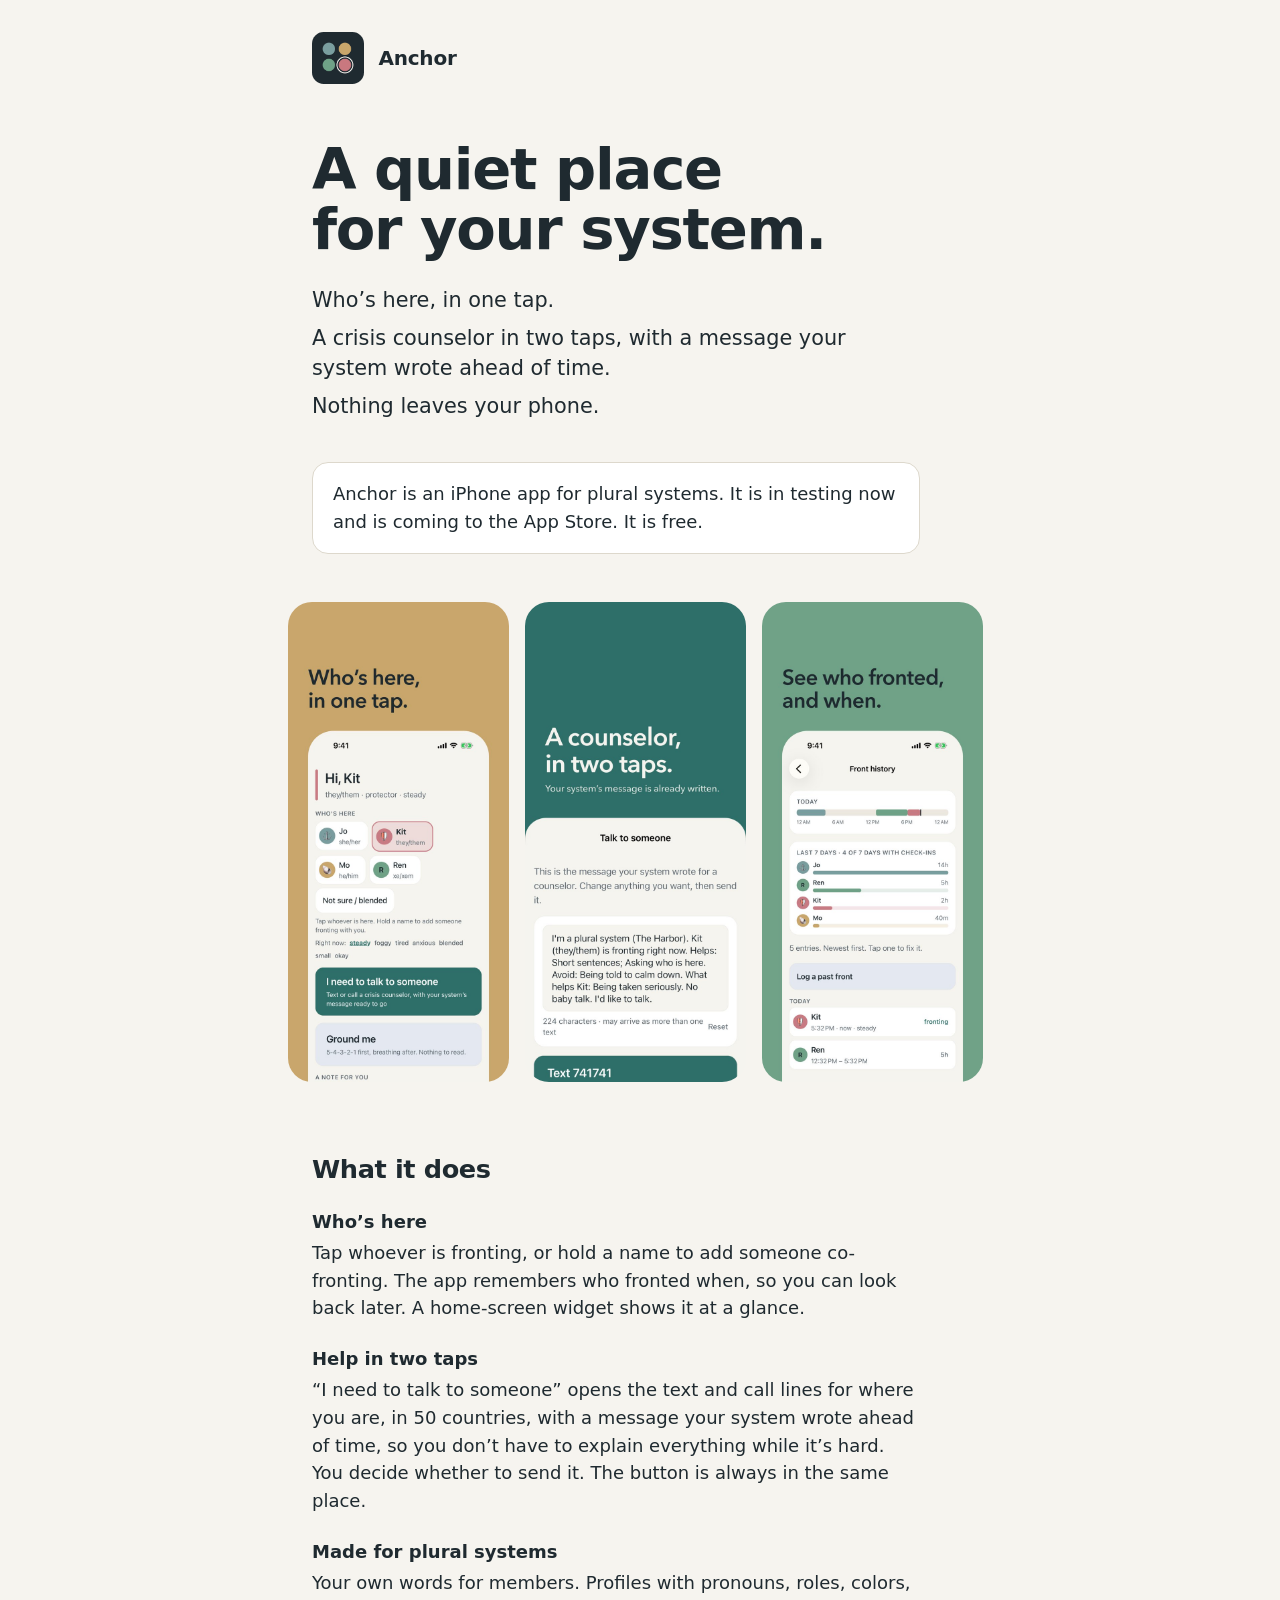
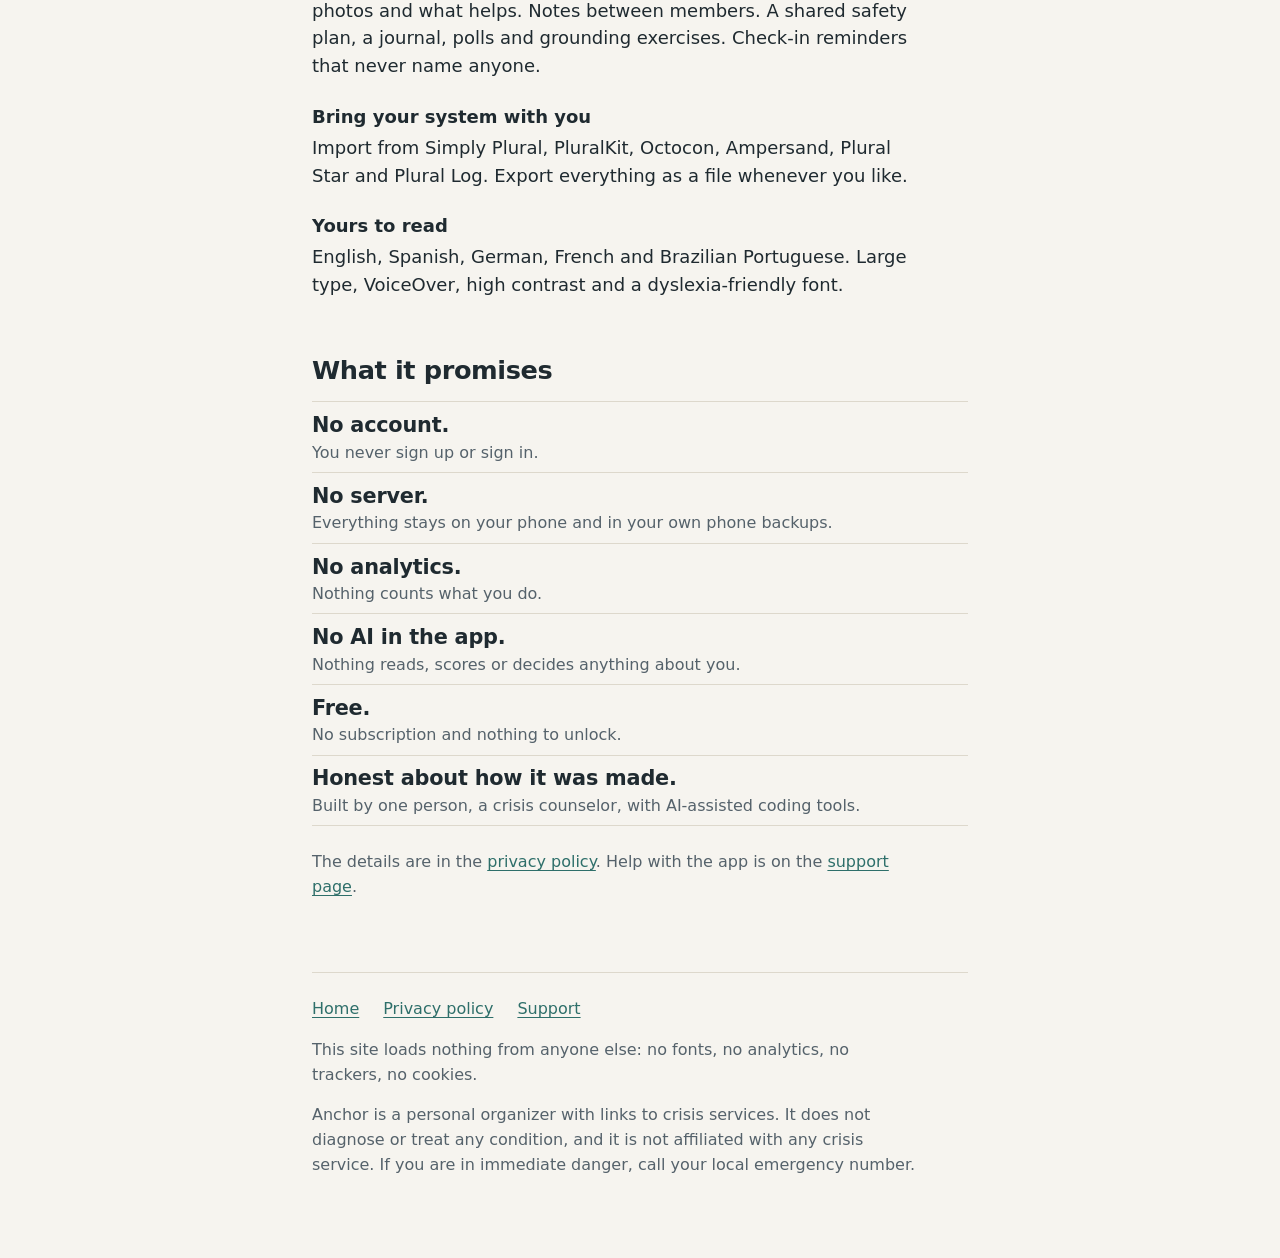
==== index.html @ e36821e7 "Anchor site: home, privacy policy, support Co-Authored-By: Claude Fable 5.2 <noreply@anthropic.com>" ====
<!doctype html>
<html lang="en">
<head>
<meta charset="utf-8">
<meta name="viewport" content="width=device-width, initial-scale=1">
<title>Anchor: a quiet place for your system</title>
<meta name="description" content="A free iPhone app for plural systems. Who’s here in one tap, a crisis counselor in two, and nothing leaves your phone.">
<meta name="theme-color" content="#F6F4EF" media="(prefers-color-scheme: light)">
<meta name="theme-color" content="#141A1E" media="(prefers-color-scheme: dark)">
<link rel="icon" href="favicon.png">
<link rel="apple-touch-icon" href="apple-touch-icon.png">
<link rel="stylesheet" href="style.css">
</head>
<body>
<div class="page">
<header class="site"><img src="img/icon.png" alt="" width="52" height="52"><a href="">Anchor</a></header>
<main>
<h1>A quiet place for your system.</h1>
<div class="lede">
<p>Who’s here, in one tap.</p>
<p>A crisis counselor in two taps, with a message your system wrote ahead of time.</p>
<p>Nothing leaves your phone.</p>
</div>
<div class="status"><p>Anchor is an iPhone app for plural systems. It is in testing now and is coming to the App Store. It is free.</p></div>

<div class="shots" role="group" aria-label="Screens from the app" tabindex="0">
<img src="img/shot-1.jpg" width="660" height="1434" alt="The first screen: four members, Kit marked as here, and a large button that says I need to talk to someone.">
<img src="img/shot-2.jpg" width="660" height="1434" alt="Talk to someone: the message the system wrote for a counselor, ready to send, above a button with a text line’s number.">
<img src="img/shot-3.jpg" width="660" height="1434" loading="lazy" alt="Front history: a timeline of today and how long each member fronted this week.">
<img src="img/shot-4.jpg" width="660" height="1434" loading="lazy" alt="The safety plan: signs the system is struggling and things that help.">
<img src="img/shot-5.jpg" width="660" height="1434" loading="lazy" alt="Settings: the region for crisis lines, five languages, and the system’s own word for its members.">
<img src="img/shot-6.jpg" width="660" height="1434" loading="lazy" alt="The first screen in dark mode.">
</div>

<h2>What it does</h2>
<dl class="does">
<dt>Who’s here</dt>
<dd>Tap whoever is fronting, or hold a name to add someone co-fronting. The app remembers who fronted when, so you can look back later. A home-screen widget shows it at a glance.</dd>
<dt>Help in two taps</dt>
<dd>“I need to talk to someone” opens the text and call lines for where you are, in 50 countries, with a message your system wrote ahead of time, so you don’t have to explain everything while it’s hard. You decide whether to send it. The button is always in the same place.</dd>
<dt>Made for plural systems</dt>
<dd>Your own words for members. Profiles with pronouns, roles, colors, photos and what helps. Notes between members. A shared safety plan, a journal, polls and grounding exercises. Check-in reminders that never name anyone.</dd>
<dt>Bring your system with you</dt>
<dd>Import from Simply Plural, PluralKit, Octocon, Ampersand, Plural Star and Plural Log. Export everything as a file whenever you like.</dd>
<dt>Yours to read</dt>
<dd>English, Spanish, German, French and Brazilian Portuguese. Large type, VoiceOver, high contrast and a dyslexia-friendly font.</dd>
</dl>

<h2>What it promises</h2>
<ul class="trust">
<li>No account.<span>You never sign up or sign in.</span></li>
<li>No server.<span>Everything stays on your phone and in your own phone backups.</span></li>
<li>No analytics.<span>Nothing counts what you do.</span></li>
<li>No AI in the app.<span>Nothing reads, scores or decides anything about you.</span></li>
<li>Free.<span>No subscription and nothing to unlock.</span></li>
<li>Honest about how it was made.<span>Built by one person, a crisis counselor, with AI-assisted coding tools.</span></li>
</ul>
<p class="note" style="margin-top:1.5rem">The details are in the <a href="privacy/">privacy policy</a>. Help with the app is on the <a href="support/">support page</a>.</p>

</main>
<footer>
<nav aria-label="Site"><a href="">Home</a><a href="privacy/">Privacy policy</a><a href="support/">Support</a></nav>
<p>This site loads nothing from anyone else: no fonts, no analytics, no trackers, no cookies.</p>
<p>Anchor is a personal organizer with links to crisis services. It does not diagnose or treat any condition, and it is not affiliated with any crisis service. If you are in immediate danger, call your local emergency number.</p>
</footer>
</div>
</body>
</html>
---- style.css ----
/* Anchor's site. One column, the app's own palette, no scripts, no third-party requests. See DESIGN.md. */
:root {
  --ground: #F6F4EF; --ink: #1F2A30; --muted: #55626B; --line: #DDD8CC; --surface: #FFFFFF;
  --teal: #2E6F6A; --on-teal: #F6F4EF;
  --sand: #C9A66B; --rose: #C9787F; --sage: #6FA287; --tealgray: #7A9E9F;
  color-scheme: light dark;
}
@media (prefers-color-scheme: dark) {
  :root { --ground: #141A1E; --ink: #ECEFF1; --muted: #A9B4BB; --line: #2A353D; --surface: #1C242A; --teal: #7FC3BC; --on-teal: #10201F; }
}
* { box-sizing: border-box; }
html { -webkit-text-size-adjust: 100%; }
body {
  margin: 0; background: var(--ground); color: var(--ink);
  font-family: "Avenir Next", Avenir, "Segoe UI", system-ui, sans-serif;
  font-size: 1.125rem; line-height: 1.55; -webkit-font-smoothing: antialiased;
}
.page { max-width: 44rem; margin: 0 auto; padding: 2rem 1.5rem 4rem; }
header.site { display: flex; align-items: center; gap: 0.9rem; margin-bottom: 3.5rem; }
header.site img { width: 3.25rem; height: 3.25rem; border-radius: 22.37%; display: block; }
header.site a { color: inherit; text-decoration: none; font-weight: 600; font-size: 1.25rem; letter-spacing: -0.01em; }
h1 { font-weight: 600; font-size: clamp(2.4rem, 8vw, 3.6rem); line-height: 1.05; letter-spacing: -0.022em; margin: 0 0 1.5rem; text-wrap: balance; }
h2 { font-weight: 600; font-size: 1.6rem; line-height: 1.2; letter-spacing: -0.015em; margin: 3.5rem 0 1rem; }
h3 { font-weight: 600; font-size: 1.125rem; margin: 2rem 0 0.4rem; }
p { margin: 0 0 1rem; max-width: 38rem; }
.lede { font-size: 1.3rem; line-height: 1.45; }
.lede p { margin-bottom: 0.5rem; }
a { color: var(--teal); text-underline-offset: 0.18em; }
a:focus-visible { outline: 3px solid var(--teal); outline-offset: 3px; border-radius: 4px; }
.note { color: var(--muted); font-size: 1rem; }
.shots { display: flex; gap: 1rem; overflow-x: auto; margin: 3rem -1.5rem 0; padding: 0 1.5rem 1rem; scroll-snap-type: x proximity; }
.shots img { height: 30rem; width: auto; aspect-ratio: 660 / 1434; border-radius: 1.5rem; flex: none; scroll-snap-align: start; display: block; }
dl.does { margin: 0; }
dl.does dt { font-weight: 600; margin-top: 1.4rem; }
dl.does dd { margin: 0.2rem 0 0; max-width: 38rem; }
ul.trust { list-style: none; padding: 0; margin: 0; font-size: 1.3rem; line-height: 1.35; font-weight: 600; letter-spacing: -0.01em; }
ul.trust li { padding: 0.55rem 0; border-top: 1px solid var(--line); }
ul.trust li:last-child { border-bottom: 1px solid var(--line); }
ul.trust span { display: block; font-weight: 400; font-size: 1rem; color: var(--muted); letter-spacing: 0; margin-top: 0.15rem; }
ul.plain { padding-left: 1.2rem; max-width: 38rem; }
ul.plain li { margin-bottom: 0.5rem; }
.status { background: var(--surface); border: 1px solid var(--line); border-radius: 1rem; padding: 1.1rem 1.25rem; margin: 2.5rem 0 0; max-width: 38rem; }
.status p { margin: 0; }
footer { margin-top: 4.5rem; padding-top: 1.5rem; border-top: 1px solid var(--line); color: var(--muted); font-size: 1rem; }
footer nav { display: flex; flex-wrap: wrap; gap: 0.4rem 1.5rem; margin-bottom: 1rem; }
footer p { max-width: 38rem; }
@media (prefers-reduced-motion: no-preference) { .shots { scroll-behavior: smooth; } }
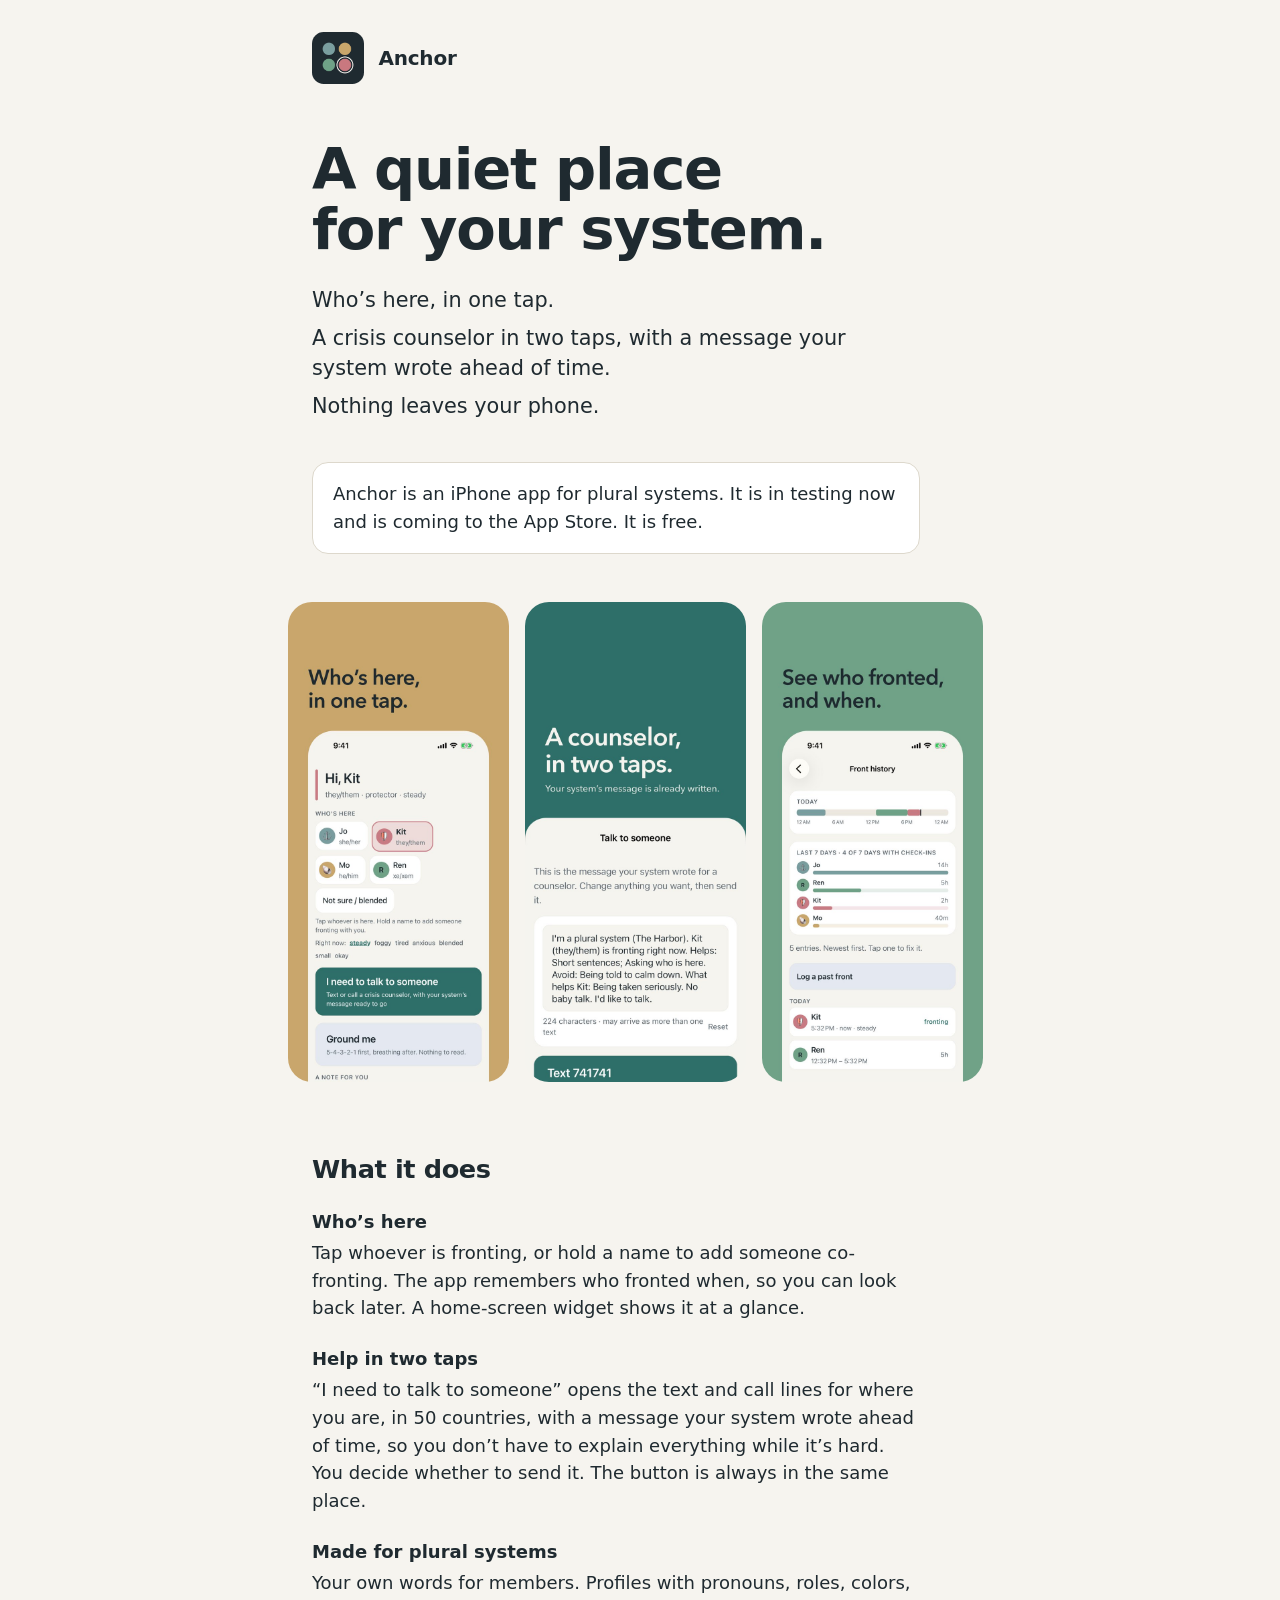
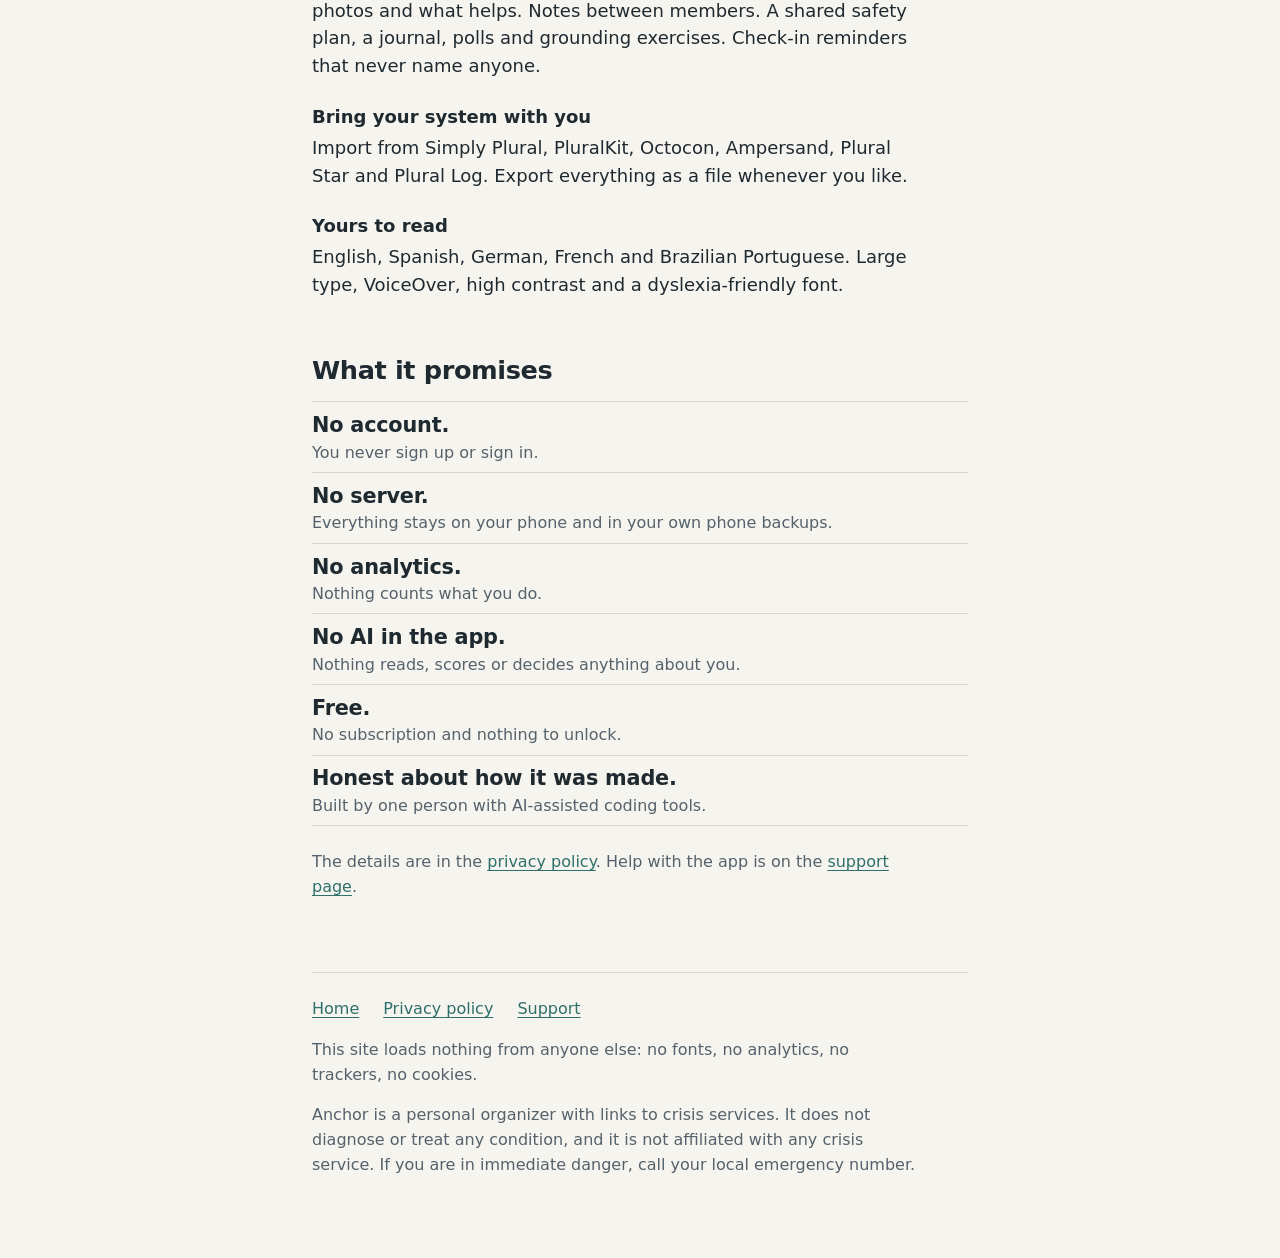
==== commit 632d666d: "Trust line matches the app's own wording Co-Authored-By: Claude Fable 5.2 <noreply@anthropic.com>" ====
--- a/index.html
+++ b/index.html
@@ -53,7 +53,7 @@
 <li>No analytics.<span>Nothing counts what you do.</span></li>
 <li>No AI in the app.<span>Nothing reads, scores or decides anything about you.</span></li>
 <li>Free.<span>No subscription and nothing to unlock.</span></li>
-<li>Honest about how it was made.<span>Built by one person, a crisis counselor, with AI-assisted coding tools.</span></li>
+<li>Honest about how it was made.<span>Built by one person with AI-assisted coding tools.</span></li>
 </ul>
 <p class="note" style="margin-top:1.5rem">The details are in the <a href="privacy/">privacy policy</a>. Help with the app is on the <a href="support/">support page</a>.</p>
 
--- a/style.css
+++ b/style.css
@@ -2,7 +2,7 @@
 :root {
   --ground: #F6F4EF; --ink: #1F2A30; --muted: #55626B; --line: #DDD8CC; --surface: #FFFFFF;
   --teal: #2E6F6A; --on-teal: #F6F4EF;
-  --sand: #C9A66B; --rose: #C9787F; --sage: #6FA287; --tealgray: #7A9E9F;
+  --sand: #C9A66B; --rose: #C97B84; --sage: #6FA287; --tealgray: #7A9E9F;
   color-scheme: light dark;
 }
 @media (prefers-color-scheme: dark) {
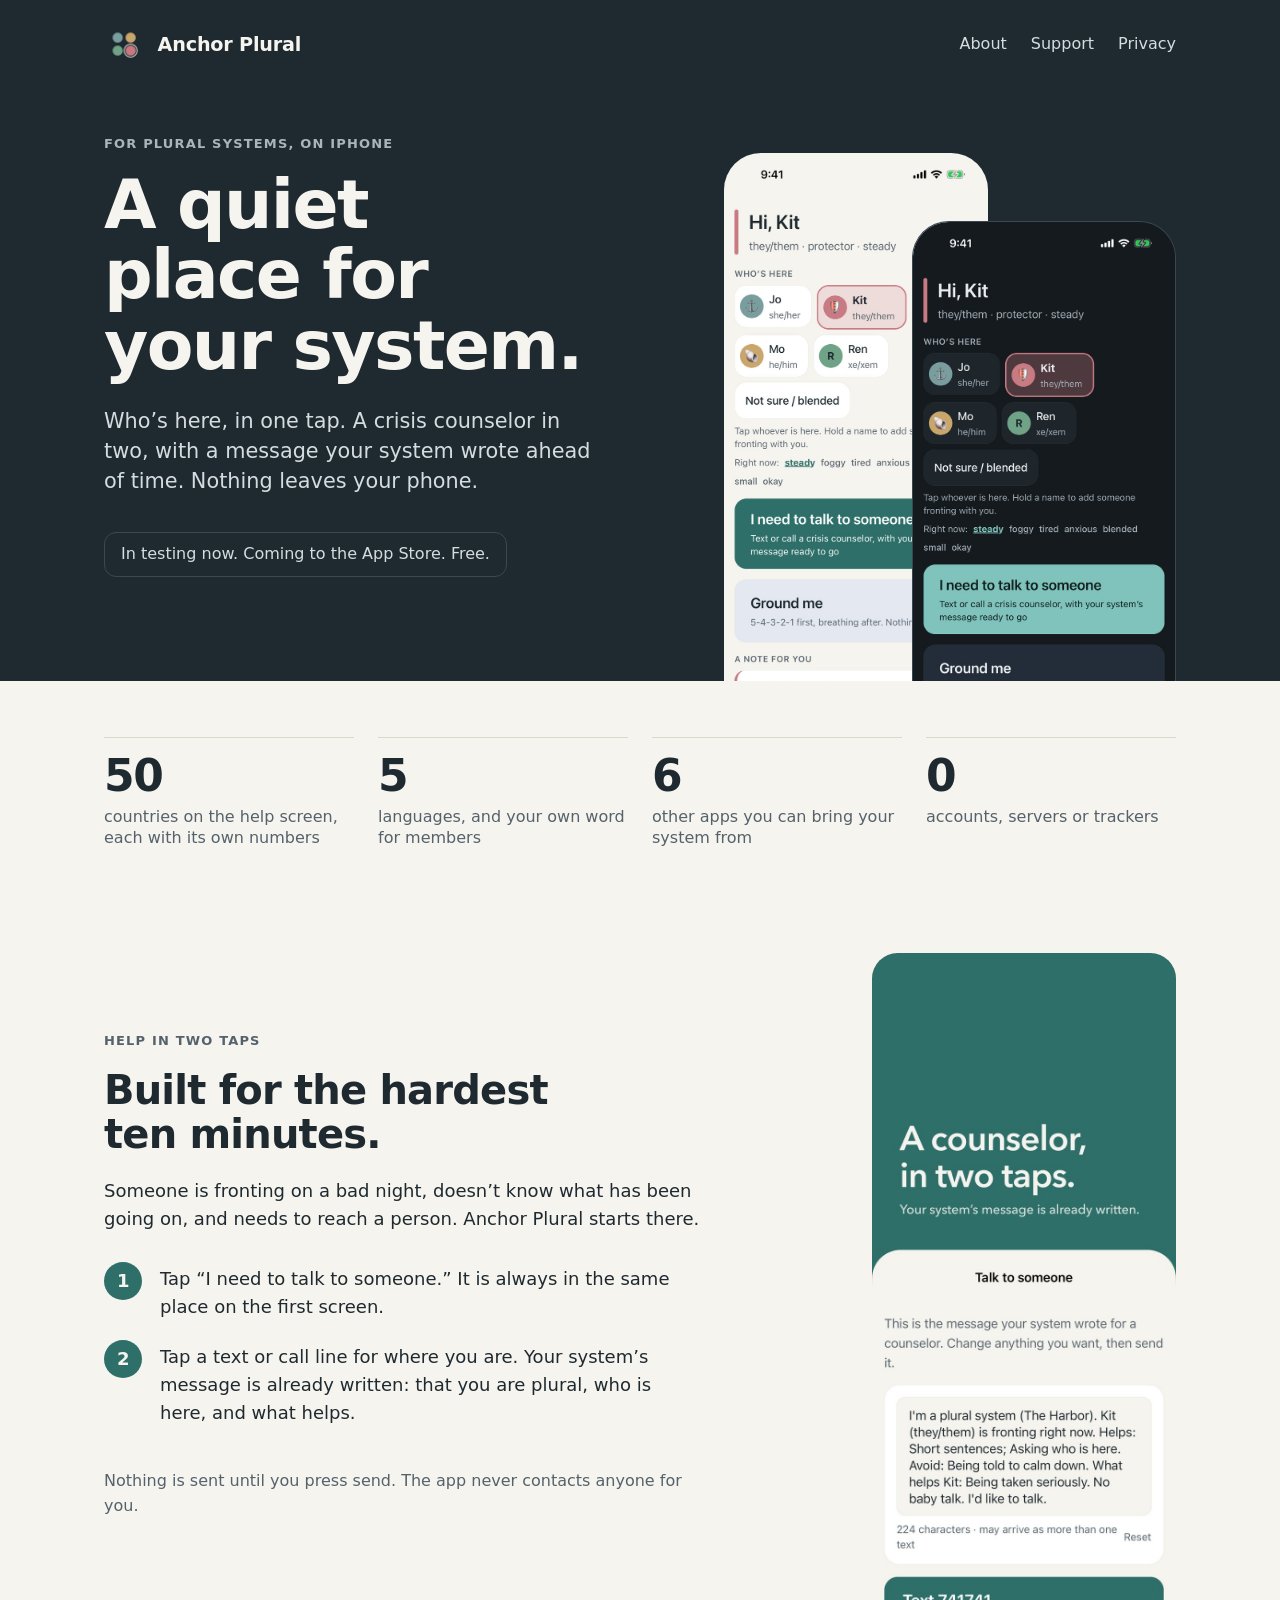
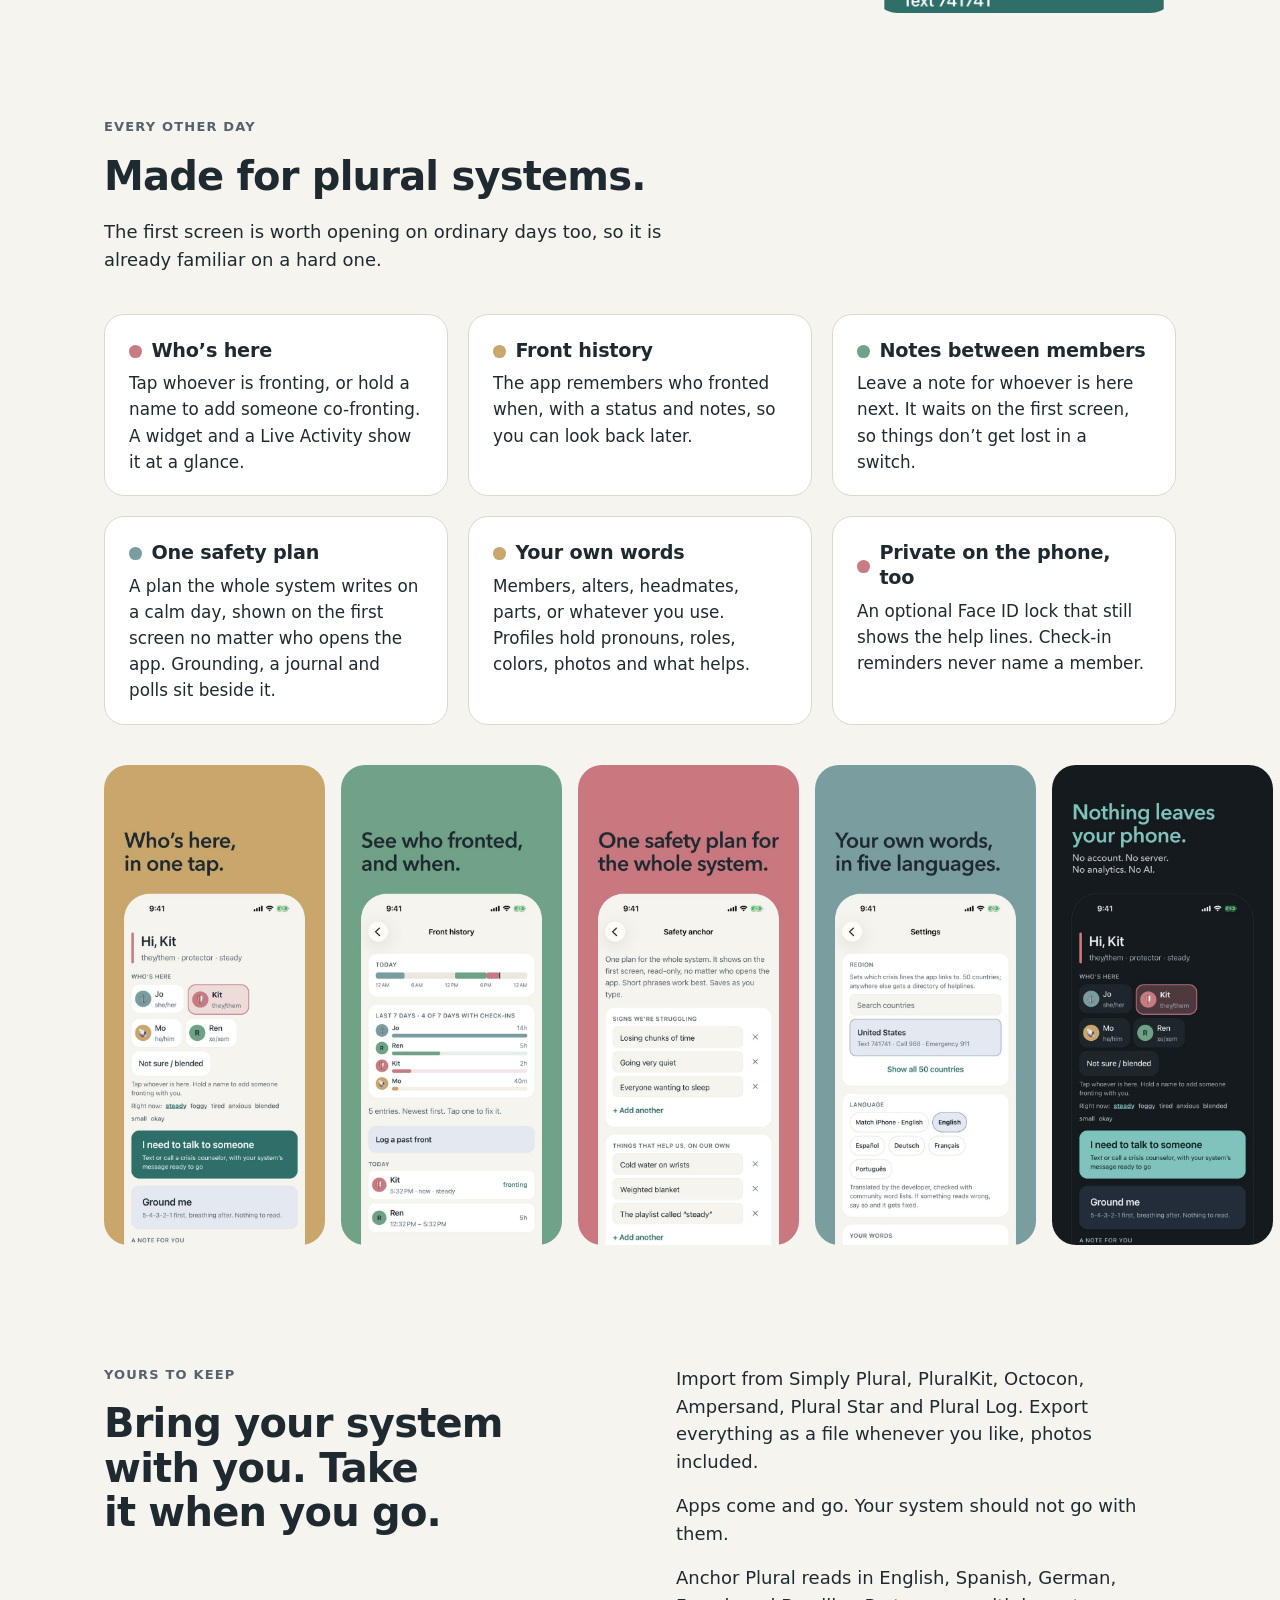
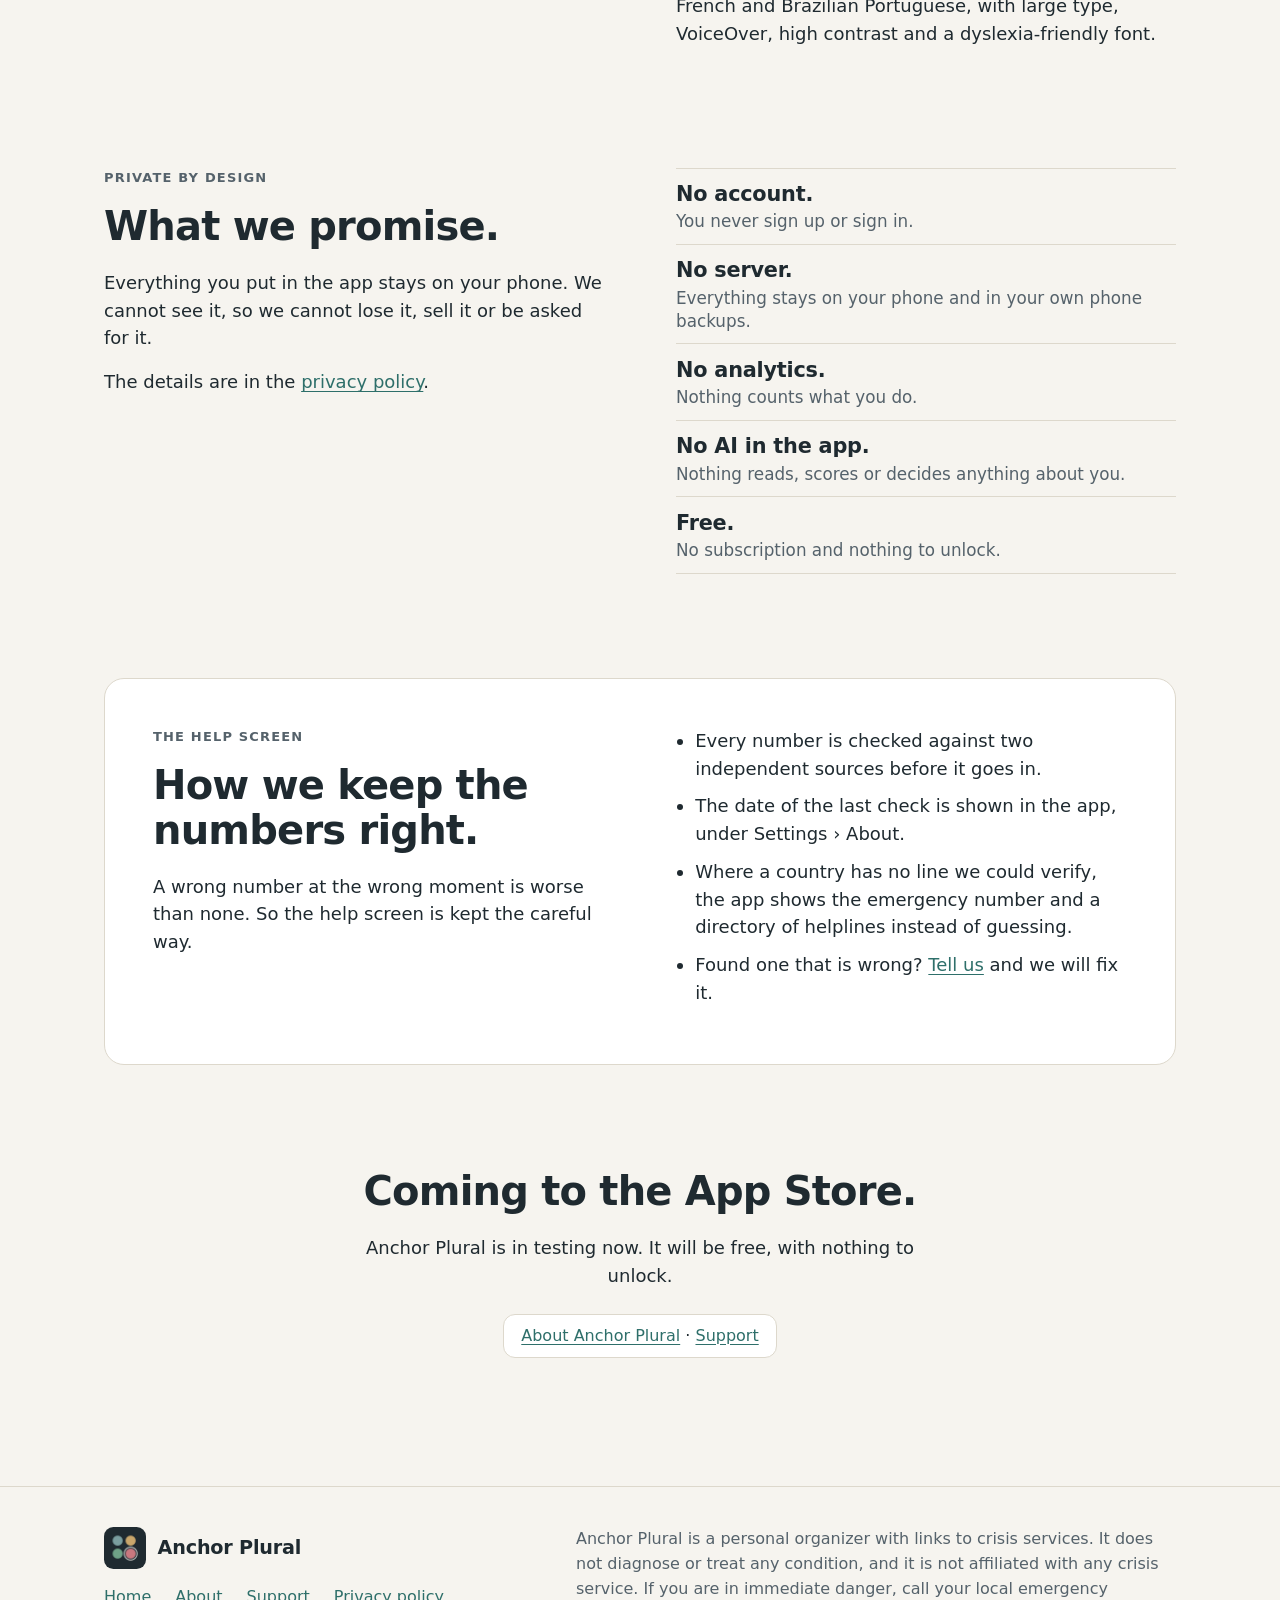
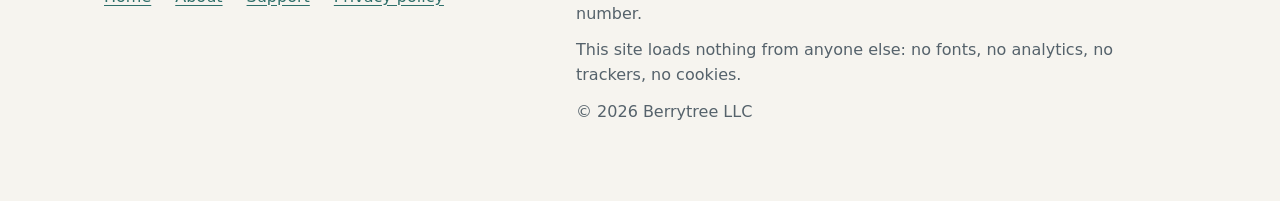
==== commit 1af391a4: "A full home page and an About page The home page gains a proper opening, the help path in two steps," ====
--- a/index.html
+++ b/index.html
@@ -3,8 +3,11 @@
 <head>
 <meta charset="utf-8">
 <meta name="viewport" content="width=device-width, initial-scale=1">
-<title>Anchor: a quiet place for your system</title>
+<title>Anchor Plural: a quiet place for your system</title>
 <meta name="description" content="A free iPhone app for plural systems. Who’s here in one tap, a crisis counselor in two, and nothing leaves your phone.">
+<meta property="og:title" content="Anchor Plural: a quiet place for your system">
+<meta property="og:description" content="A free iPhone app for plural systems. Who’s here in one tap, a crisis counselor in two, and nothing leaves your phone.">
+<meta property="og:type" content="website">
 <meta name="theme-color" content="#F6F4EF" media="(prefers-color-scheme: light)">
 <meta name="theme-color" content="#141A1E" media="(prefers-color-scheme: dark)">
 <link rel="icon" href="favicon.png">
@@ -12,57 +15,144 @@
 <link rel="stylesheet" href="style.css">
 </head>
 <body>
-<div class="page">
-<header class="site"><img src="img/icon.png" alt="" width="52" height="52"><a href="">Anchor</a></header>
-<main>
+<a class="skip" href="#main">Skip to the page</a>
+<div class="band">
+<div class="wrap">
+<header class="site"><a class="brand" href="./"><img src="img/icon.png" alt="" width="42" height="42">Anchor Plural</a><nav aria-label="Site"><a href="about/">About</a><a href="support/">Support</a><a href="privacy/">Privacy</a></nav></header>
+<div class="hero">
+<div class="hero-text">
+<p class="eyebrow">For plural systems, on iPhone</p>
 <h1>A quiet place for your system.</h1>
-<div class="lede">
-<p>Who’s here, in one tap.</p>
-<p>A crisis counselor in two taps, with a message your system wrote ahead of time.</p>
-<p>Nothing leaves your phone.</p>
+<p class="lede">Who’s here, in one tap. A crisis counselor in two, with a message your system wrote ahead of time. Nothing leaves your phone.</p>
+<p class="pill">In testing now. Coming to the App Store. Free.</p>
 </div>
-<div class="status"><p>Anchor is an iPhone app for plural systems. It is in testing now and is coming to the App Store. It is free.</p></div>
+<div class="screens" role="img" aria-label="The app’s first screen in light and in dark: four members, Kit marked as here, and a large button that says I need to talk to someone.">
+<img class="light" src="img/screen-light.jpg" width="660" height="1435" alt="">
+<img class="dark" src="img/screen-dark.jpg" width="660" height="1435" alt="">
+</div>
+</div>
+</div>
+</div>
 
+<main id="main">
+<div class="wrap">
+<ul class="facts">
+<li><strong>50</strong><span>countries on the help screen, each with its own numbers</span></li>
+<li><strong>5</strong><span>languages, and your own word for members</span></li>
+<li><strong>6</strong><span>other apps you can bring your system from</span></li>
+<li><strong>0</strong><span>accounts, servers or trackers</span></li>
+</ul>
+</div>
+
+<section>
+<div class="wrap split">
+<div>
+<p class="eyebrow">Help in two taps</p>
+<h2>Built for the hardest ten minutes.</h2>
+<p class="measure">Someone is fronting on a bad night, doesn’t know what has been going on, and needs to reach a person. Anchor Plural starts there.</p>
+<ol class="steps">
+<li>Tap “I need to talk to someone.” It is always in the same place on the first screen.</li>
+<li>Tap a text or call line for where you are. Your system’s message is already written: that you are plural, who is here, and what helps.</li>
+</ol>
+<p class="note measure">Nothing is sent until you press send. The app never contacts anyone for you.</p>
+</div>
+<img src="img/shot-2.jpg" width="660" height="1434" loading="lazy" alt="Talk to someone: the message the system wrote for a counselor, ready to send, above a button with a text line’s number.">
+</div>
+</section>
+
+<section>
+<div class="wrap">
+<p class="eyebrow">Every other day</p>
+<h2>Made for plural systems.</h2>
+<p class="measure">The first screen is worth opening on ordinary days too, so it is already familiar on a hard one.</p>
+<ul class="cards">
+<li><h3 style="--dot: var(--rose)">Who’s here</h3><p>Tap whoever is fronting, or hold a name to add someone co-fronting. A widget and a Live Activity show it at a glance.</p></li>
+<li><h3 style="--dot: var(--sand)">Front history</h3><p>The app remembers who fronted when, with a status and notes, so you can look back later.</p></li>
+<li><h3 style="--dot: var(--sage)">Notes between members</h3><p>Leave a note for whoever is here next. It waits on the first screen, so things don’t get lost in a switch.</p></li>
+<li><h3 style="--dot: var(--tealgray)">One safety plan</h3><p>A plan the whole system writes on a calm day, shown on the first screen no matter who opens the app. Grounding, a journal and polls sit beside it.</p></li>
+<li><h3 style="--dot: var(--sand)">Your own words</h3><p>Members, alters, headmates, parts, or whatever you use. Profiles hold pronouns, roles, colors, photos and what helps.</p></li>
+<li><h3 style="--dot: var(--rose)">Private on the phone, too</h3><p>An optional Face ID lock that still shows the help lines. Check-in reminders never name a member.</p></li>
+</ul>
+</div>
 <div class="shots" role="group" aria-label="Screens from the app" tabindex="0">
-<img src="img/shot-1.jpg" width="660" height="1434" alt="The first screen: four members, Kit marked as here, and a large button that says I need to talk to someone.">
-<img src="img/shot-2.jpg" width="660" height="1434" alt="Talk to someone: the message the system wrote for a counselor, ready to send, above a button with a text line’s number.">
+<img src="img/shot-1.jpg" width="660" height="1434" loading="lazy" alt="The first screen: four members, Kit marked as here, and a large button that says I need to talk to someone.">
 <img src="img/shot-3.jpg" width="660" height="1434" loading="lazy" alt="Front history: a timeline of today and how long each member fronted this week.">
 <img src="img/shot-4.jpg" width="660" height="1434" loading="lazy" alt="The safety plan: signs the system is struggling and things that help.">
 <img src="img/shot-5.jpg" width="660" height="1434" loading="lazy" alt="Settings: the region for crisis lines, five languages, and the system’s own word for its members.">
 <img src="img/shot-6.jpg" width="660" height="1434" loading="lazy" alt="The first screen in dark mode.">
 </div>
+</section>
 
-<h2>What it does</h2>
-<dl class="does">
-<dt>Who’s here</dt>
-<dd>Tap whoever is fronting, or hold a name to add someone co-fronting. The app remembers who fronted when, so you can look back later. A home-screen widget shows it at a glance.</dd>
-<dt>Help in two taps</dt>
-<dd>“I need to talk to someone” opens the text and call lines for where you are, in 50 countries, with a message your system wrote ahead of time, so you don’t have to explain everything while it’s hard. You decide whether to send it. The button is always in the same place.</dd>
-<dt>Made for plural systems</dt>
-<dd>Your own words for members. Profiles with pronouns, roles, colors, photos and what helps. Notes between members. A shared safety plan, a journal, polls and grounding exercises. Check-in reminders that never name anyone.</dd>
-<dt>Bring your system with you</dt>
-<dd>Import from Simply Plural, PluralKit, Octocon, Ampersand, Plural Star and Plural Log. Export everything as a file whenever you like.</dd>
-<dt>Yours to read</dt>
-<dd>English, Spanish, German, French and Brazilian Portuguese. Large type, VoiceOver, high contrast and a dyslexia-friendly font.</dd>
-</dl>
+<section>
+<div class="wrap two">
+<div>
+<p class="eyebrow">Yours to keep</p>
+<h2>Bring your system with you. Take it when you go.</h2>
+</div>
+<div>
+<p>Import from Simply Plural, PluralKit, Octocon, Ampersand, Plural Star and Plural Log. Export everything as a file whenever you like, photos included.</p>
+<p>Apps come and go. Your system should not go with them.</p>
+<p>Anchor Plural reads in English, Spanish, German, French and Brazilian Portuguese, with large type, VoiceOver, high contrast and a dyslexia-friendly font.</p>
+</div>
+</div>
+</section>
 
-<h2>What it promises</h2>
+<section>
+<div class="wrap two">
+<div>
+<p class="eyebrow">Private by design</p>
+<h2>What we promise.</h2>
+<p>Everything you put in the app stays on your phone. We cannot see it, so we cannot lose it, sell it or be asked for it.</p>
+<p>The details are in the <a href="privacy/">privacy policy</a>.</p>
+</div>
 <ul class="trust">
 <li>No account.<span>You never sign up or sign in.</span></li>
 <li>No server.<span>Everything stays on your phone and in your own phone backups.</span></li>
 <li>No analytics.<span>Nothing counts what you do.</span></li>
 <li>No AI in the app.<span>Nothing reads, scores or decides anything about you.</span></li>
 <li>Free.<span>No subscription and nothing to unlock.</span></li>
-<li>Honest about how it was made.<span>Built by one person with AI-assisted coding tools.</span></li>
 </ul>
-<p class="note" style="margin-top:1.5rem">The details are in the <a href="privacy/">privacy policy</a>. Help with the app is on the <a href="support/">support page</a>.</p>
+</div>
+</section>
 
+<section>
+<div class="wrap">
+<div class="panel two">
+<div>
+<p class="eyebrow">The help screen</p>
+<h2>How we keep the numbers right.</h2>
+<p>A wrong number at the wrong moment is worse than none. So the help screen is kept the careful way.</p>
+</div>
+<ul class="plain">
+<li>Every number is checked against two independent sources before it goes in.</li>
+<li>The date of the last check is shown in the app, under Settings&nbsp;›&nbsp;About.</li>
+<li>Where a country has no line we could verify, the app shows the emergency number and a directory of helplines instead of guessing.</li>
+<li>Found one that is wrong? <a href="support/">Tell us</a> and we will fix it.</li>
+</ul>
+</div>
+</div>
+</section>
+
+<section class="closing">
+<div class="wrap">
+<h2>Coming to the App Store.</h2>
+<p class="measure">Anchor Plural is in testing now. It will be free, with nothing to unlock.</p>
+<p class="status"><a href="about/">About Anchor Plural</a> · <a href="support/">Support</a></p>
+</div>
+</section>
 </main>
-<footer>
-<nav aria-label="Site"><a href="">Home</a><a href="privacy/">Privacy policy</a><a href="support/">Support</a></nav>
+<footer class="site">
+<div class="wrap foot">
+<div>
+<a class="brand" href="./"><img src="img/icon.png" alt="" width="42" height="42">Anchor Plural</a>
+<nav aria-label="Footer"><a href="./">Home</a><a href="about/">About</a><a href="support/">Support</a><a href="privacy/">Privacy policy</a></nav>
+</div>
+<div>
+<p>Anchor Plural is a personal organizer with links to crisis services. It does not diagnose or treat any condition, and it is not affiliated with any crisis service. If you are in immediate danger, call your local emergency number.</p>
 <p>This site loads nothing from anyone else: no fonts, no analytics, no trackers, no cookies.</p>
-<p>Anchor is a personal organizer with links to crisis services. It does not diagnose or treat any condition, and it is not affiliated with any crisis service. If you are in immediate danger, call your local emergency number.</p>
+<p>© 2026 Berrytree LLC</p>
+</div>
+</div>
 </footer>
-</div>
 </body>
 </html>
--- a/style.css
+++ b/style.css
@@ -1,8 +1,9 @@
-/* Anchor's site. One column, the app's own palette, no scripts, no third-party requests. See DESIGN.md. */
+/* Anchor Plural's site. The app's own palette, no scripts, no third-party requests. See DESIGN.md. */
 :root {
   --ground: #F6F4EF; --ink: #1F2A30; --muted: #55626B; --line: #DDD8CC; --surface: #FFFFFF;
   --teal: #2E6F6A; --on-teal: #F6F4EF;
   --sand: #C9A66B; --rose: #C97B84; --sage: #6FA287; --tealgray: #7A9E9F;
+  --band: #1F2A30; --on-band: #F6F4EF; --on-band-soft: #D5DCE0; --on-band-muted: #A9B4BB; --band-line: #3A4852;
   color-scheme: light dark;
 }
 @media (prefers-color-scheme: dark) {
@@ -15,33 +16,113 @@
   font-family: "Avenir Next", Avenir, "Segoe UI", system-ui, sans-serif;
   font-size: 1.125rem; line-height: 1.55; -webkit-font-smoothing: antialiased;
 }
-.page { max-width: 44rem; margin: 0 auto; padding: 2rem 1.5rem 4rem; }
-header.site { display: flex; align-items: center; gap: 0.9rem; margin-bottom: 3.5rem; }
-header.site img { width: 3.25rem; height: 3.25rem; border-radius: 22.37%; display: block; }
-header.site a { color: inherit; text-decoration: none; font-weight: 600; font-size: 1.25rem; letter-spacing: -0.01em; }
-h1 { font-weight: 600; font-size: clamp(2.4rem, 8vw, 3.6rem); line-height: 1.05; letter-spacing: -0.022em; margin: 0 0 1.5rem; text-wrap: balance; }
-h2 { font-weight: 600; font-size: 1.6rem; line-height: 1.2; letter-spacing: -0.015em; margin: 3.5rem 0 1rem; }
-h3 { font-weight: 600; font-size: 1.125rem; margin: 2rem 0 0.4rem; }
-p { margin: 0 0 1rem; max-width: 38rem; }
-.lede { font-size: 1.3rem; line-height: 1.45; }
-.lede p { margin-bottom: 0.5rem; }
+img { max-width: 100%; }
+.wrap { max-width: 70rem; margin: 0 auto; padding: 0 1.5rem; }
+.skip { position: absolute; left: -999rem; top: 1rem; background: var(--surface); color: var(--ink); padding: 0.6rem 1rem; border-radius: 0.6rem; z-index: 10; }
+.skip:focus { left: 1rem; }
 a { color: var(--teal); text-underline-offset: 0.18em; }
 a:focus-visible { outline: 3px solid var(--teal); outline-offset: 3px; border-radius: 4px; }
+
+/* Type */
+h1 { font-weight: 600; font-size: clamp(2.5rem, 6.2vw, 4.25rem); line-height: 1.04; letter-spacing: -0.024em; margin: 0 0 1.5rem; text-wrap: balance; }
+h2 { font-weight: 600; font-size: clamp(1.8rem, 3.6vw, 2.5rem); line-height: 1.12; letter-spacing: -0.02em; margin: 0 0 1.25rem; text-wrap: balance; }
+h3 { font-weight: 600; font-size: 1.2rem; line-height: 1.3; letter-spacing: -0.01em; margin: 0 0 0.4rem; }
+p { margin: 0 0 1rem; }
+.measure { max-width: 38rem; }
+.eyebrow { font-size: 0.8125rem; font-weight: 600; letter-spacing: 0.09em; text-transform: uppercase; color: var(--muted); margin: 0 0 1rem; }
+.lede { font-size: 1.3rem; line-height: 1.45; }
 .note { color: var(--muted); font-size: 1rem; }
-.shots { display: flex; gap: 1rem; overflow-x: auto; margin: 3rem -1.5rem 0; padding: 0 1.5rem 1rem; scroll-snap-type: x proximity; }
-.shots img { height: 30rem; width: auto; aspect-ratio: 660 / 1434; border-radius: 1.5rem; flex: none; scroll-snap-align: start; display: block; }
-dl.does { margin: 0; }
-dl.does dt { font-weight: 600; margin-top: 1.4rem; }
-dl.does dd { margin: 0.2rem 0 0; max-width: 38rem; }
+
+/* Header */
+header.site { display: flex; flex-wrap: wrap; align-items: center; justify-content: space-between; gap: 0.75rem 1.5rem; padding: 1.5rem 0; }
+.brand { display: flex; align-items: center; gap: 0.75rem; color: inherit; text-decoration: none; font-weight: 600; font-size: 1.2rem; letter-spacing: -0.01em; }
+.brand img { width: 2.6rem; height: 2.6rem; border-radius: 22.37%; display: block; }
+header.site nav { display: flex; gap: 1.5rem; font-size: 1rem; }
+header.site nav a { color: inherit; text-decoration: none; }
+header.site nav a:hover, header.site nav a[aria-current="page"] { text-decoration: underline; text-underline-offset: 0.35em; }
+
+/* The ink band: the same field as the icon and the App Store header image */
+.band { background: var(--band); color: var(--on-band); overflow: hidden; }
+.band a:focus-visible { outline-color: var(--on-band); }
+.band header.site nav a { color: var(--on-band-soft); }
+.hero { display: grid; grid-template-columns: minmax(0, 1.08fr) minmax(0, 0.92fr); gap: 3rem; align-items: end; padding-top: 2.75rem; }
+.hero-text { padding-bottom: 5.5rem; }
+.band .eyebrow { color: var(--on-band-muted); }
+.band .lede { color: var(--on-band-soft); max-width: 31rem; margin-bottom: 2.25rem; }
+.pill { display: inline-block; border: 1px solid var(--band-line); border-radius: 0.75rem; padding: 0.55rem 1rem; font-size: 1rem; color: var(--on-band-soft); }
+.screens { position: relative; height: 33rem; }
+.screens img { position: absolute; width: 16.5rem; height: auto; border-radius: 2.3rem 2.3rem 0 0; display: block; }
+.screens .light { left: 4%; top: 0; }
+.screens .dark { left: calc(4% + 11.75rem); top: 4.25rem; border: 1px solid var(--band-line); border-bottom: 0; }
+
+/* Figures that come straight from the app */
+ul.facts { list-style: none; display: grid; grid-template-columns: repeat(4, minmax(0, 1fr)); gap: 1.5rem; padding: 0; margin: 3.5rem 0 0; }
+ul.facts li { border-top: 1px solid var(--line); padding-top: 1rem; }
+ul.facts strong { display: block; font-size: 2.75rem; font-weight: 600; letter-spacing: -0.03em; line-height: 1; }
+ul.facts span { display: block; margin-top: 0.5rem; color: var(--muted); font-size: 1rem; line-height: 1.35; }
+
+/* Sections */
+section { padding-top: 6.5rem; }
+.split { display: grid; grid-template-columns: minmax(0, 1fr) minmax(0, 19rem); gap: 4.5rem; align-items: center; }
+.split img { width: 100%; height: auto; border-radius: 1.6rem; display: block; }
+ol.steps { list-style: none; counter-reset: step; padding: 0; margin: 2rem 0 1.25rem; max-width: 36rem; }
+ol.steps li { counter-increment: step; position: relative; padding: 0 0 1.4rem 3.5rem; }
+ol.steps li::before { content: counter(step); position: absolute; left: 0; top: -0.2rem; width: 2.4rem; height: 2.4rem; border-radius: 50%; background: var(--teal); color: var(--on-teal); font-weight: 600; display: grid; place-items: center; }
+ul.cards { display: grid; grid-template-columns: repeat(3, minmax(0, 1fr)); gap: 1.25rem; list-style: none; padding: 0; margin: 2.5rem 0 0; }
+ul.cards li { background: var(--surface); border: 1px solid var(--line); border-radius: 1.25rem; padding: 1.5rem 1.5rem 1.3rem; }
+ul.cards h3 { display: flex; align-items: center; gap: 0.6rem; }
+ul.cards h3::before { content: ""; width: 0.8rem; height: 0.8rem; border-radius: 50%; background: var(--dot, var(--sand)); flex: none; }
+ul.cards p { margin: 0; font-size: 1.05rem; }
+.shots { --edge: max(1.5rem, calc((100vw - 67rem) / 2)); display: flex; gap: 1rem; overflow-x: auto; margin: 2.5rem 0 0; padding: 0 var(--edge) 1rem; scroll-padding: 0 var(--edge); scroll-snap-type: x proximity; }
+.shots img { height: 30rem; width: auto; max-width: none; aspect-ratio: 660 / 1434; border-radius: 1.5rem; flex: none; scroll-snap-align: start; display: block; }
+.two { display: grid; grid-template-columns: repeat(2, minmax(0, 1fr)); gap: 3rem 4.5rem; align-items: start; }
 ul.trust { list-style: none; padding: 0; margin: 0; font-size: 1.3rem; line-height: 1.35; font-weight: 600; letter-spacing: -0.01em; }
-ul.trust li { padding: 0.55rem 0; border-top: 1px solid var(--line); }
+ul.trust li { padding: 0.7rem 0; border-top: 1px solid var(--line); }
 ul.trust li:last-child { border-bottom: 1px solid var(--line); }
-ul.trust span { display: block; font-weight: 400; font-size: 1rem; color: var(--muted); letter-spacing: 0; margin-top: 0.15rem; }
-ul.plain { padding-left: 1.2rem; max-width: 38rem; }
-ul.plain li { margin-bottom: 0.5rem; }
-.status { background: var(--surface); border: 1px solid var(--line); border-radius: 1rem; padding: 1.1rem 1.25rem; margin: 2.5rem 0 0; max-width: 38rem; }
-.status p { margin: 0; }
-footer { margin-top: 4.5rem; padding-top: 1.5rem; border-top: 1px solid var(--line); color: var(--muted); font-size: 1rem; }
-footer nav { display: flex; flex-wrap: wrap; gap: 0.4rem 1.5rem; margin-bottom: 1rem; }
-footer p { max-width: 38rem; }
+ul.trust span { display: block; font-weight: 400; font-size: 1.05rem; color: var(--muted); letter-spacing: 0; margin-top: 0.15rem; }
+.panel { background: var(--surface); border: 1px solid var(--line); border-radius: 1.25rem; padding: 3rem; }
+ul.plain { padding-left: 1.2rem; margin: 0; }
+ul.plain li { margin-bottom: 0.6rem; }
+.closing { text-align: center; }
+.closing p { margin-left: auto; margin-right: auto; }
+.status { display: inline-block; background: var(--surface); border: 1px solid var(--line); border-radius: 0.75rem; padding: 0.55rem 1.1rem; font-size: 1rem; margin-top: 0.5rem; }
+
+/* Pages that are for reading: about, support, privacy */
+.read { max-width: 44rem; }
+.read h1 { font-size: clamp(2.2rem, 5vw, 3.2rem); margin-top: 2.5rem; }
+.read h2 { font-size: 1.6rem; margin: 3.25rem 0 0.9rem; }
+.read h3 { margin: 2rem 0 0.4rem; }
+.read p, .read ul.plain { max-width: 38rem; }
+.card { background: var(--surface); border: 1px solid var(--line); border-radius: 1.25rem; padding: 1.2rem 1.35rem; max-width: 38rem; }
+.card p:last-child { margin-bottom: 0; }
+
+/* Footer */
+footer.site { margin-top: 7rem; border-top: 1px solid var(--line); padding: 2.5rem 0 4rem; color: var(--muted); font-size: 1rem; }
+.foot { display: grid; grid-template-columns: minmax(0, 1fr) minmax(0, 1.5fr); gap: 2rem 4.5rem; }
+.foot .brand { color: var(--ink); margin-bottom: 1rem; }
+footer.site nav { display: flex; flex-wrap: wrap; gap: 0.4rem 1.5rem; margin-bottom: 1rem; }
+.foot p { margin-bottom: 0.75rem; }
+
+@media (max-width: 56rem) {
+  .hero { grid-template-columns: 1fr; gap: 0; padding-top: 1.5rem; }
+  .hero-text { padding-bottom: 3rem; }
+  .screens { height: 23rem; width: 100%; max-width: 26rem; margin: 0 auto; }
+  .screens img { width: 56%; border-radius: 1.9rem 1.9rem 0 0; }
+  .screens .light { left: 0; }
+  .screens .dark { left: 44%; top: 2.75rem; }
+  ul.facts { grid-template-columns: repeat(2, minmax(0, 1fr)); margin-top: 2.5rem; }
+  section { padding-top: 4.5rem; }
+  .split { grid-template-columns: 1fr; gap: 2.5rem; }
+  .split img { max-width: 19rem; margin: 0 auto; }
+  ul.cards { grid-template-columns: repeat(2, minmax(0, 1fr)); }
+  .two { grid-template-columns: 1fr; gap: 2rem; }
+  .panel { padding: 2rem 1.5rem; }
+  .foot { grid-template-columns: 1fr; }
+  .shots img { height: 26rem; }
+}
+@media (max-width: 36rem) {
+  ul.cards { grid-template-columns: 1fr; }
+  header.site nav { gap: 1.25rem; }
+}
 @media (prefers-reduced-motion: no-preference) { .shots { scroll-behavior: smooth; } }
+@media (prefers-contrast: more) { :root { --muted: var(--ink); --line: var(--ink); } }
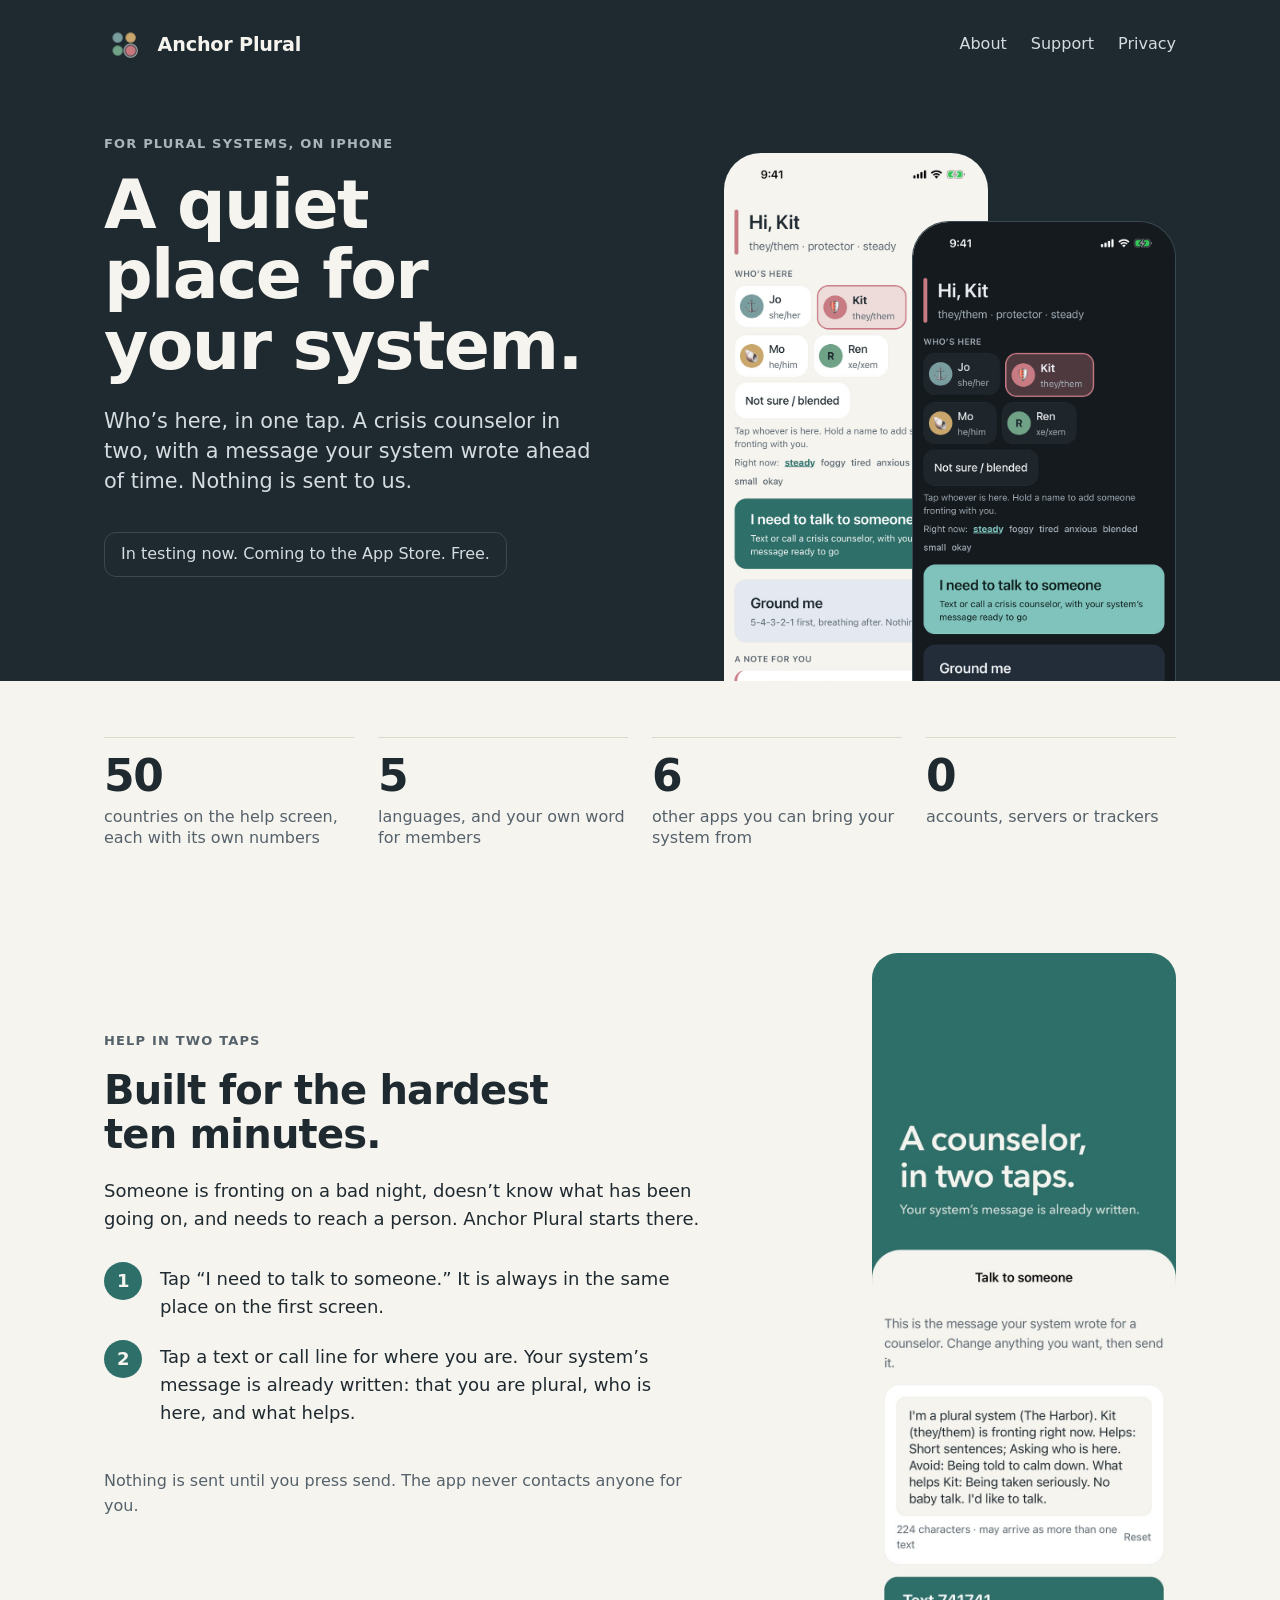
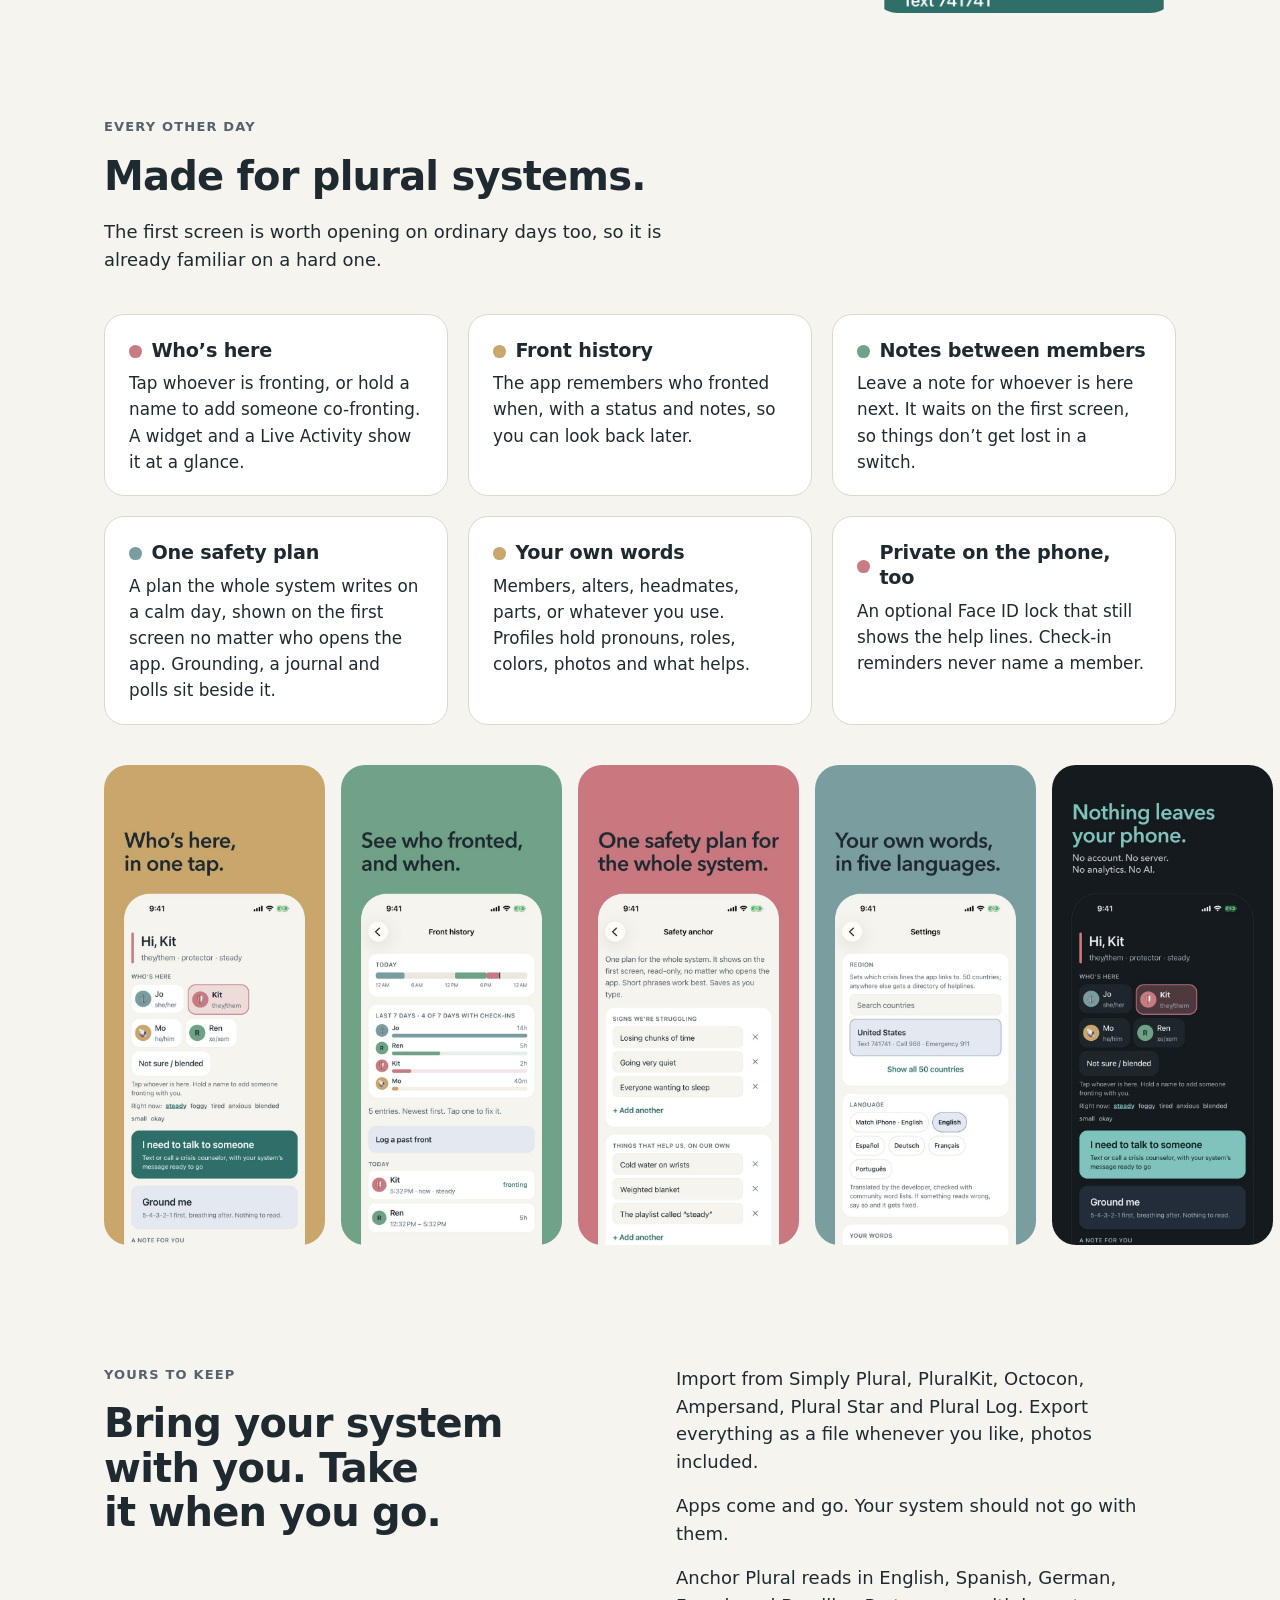
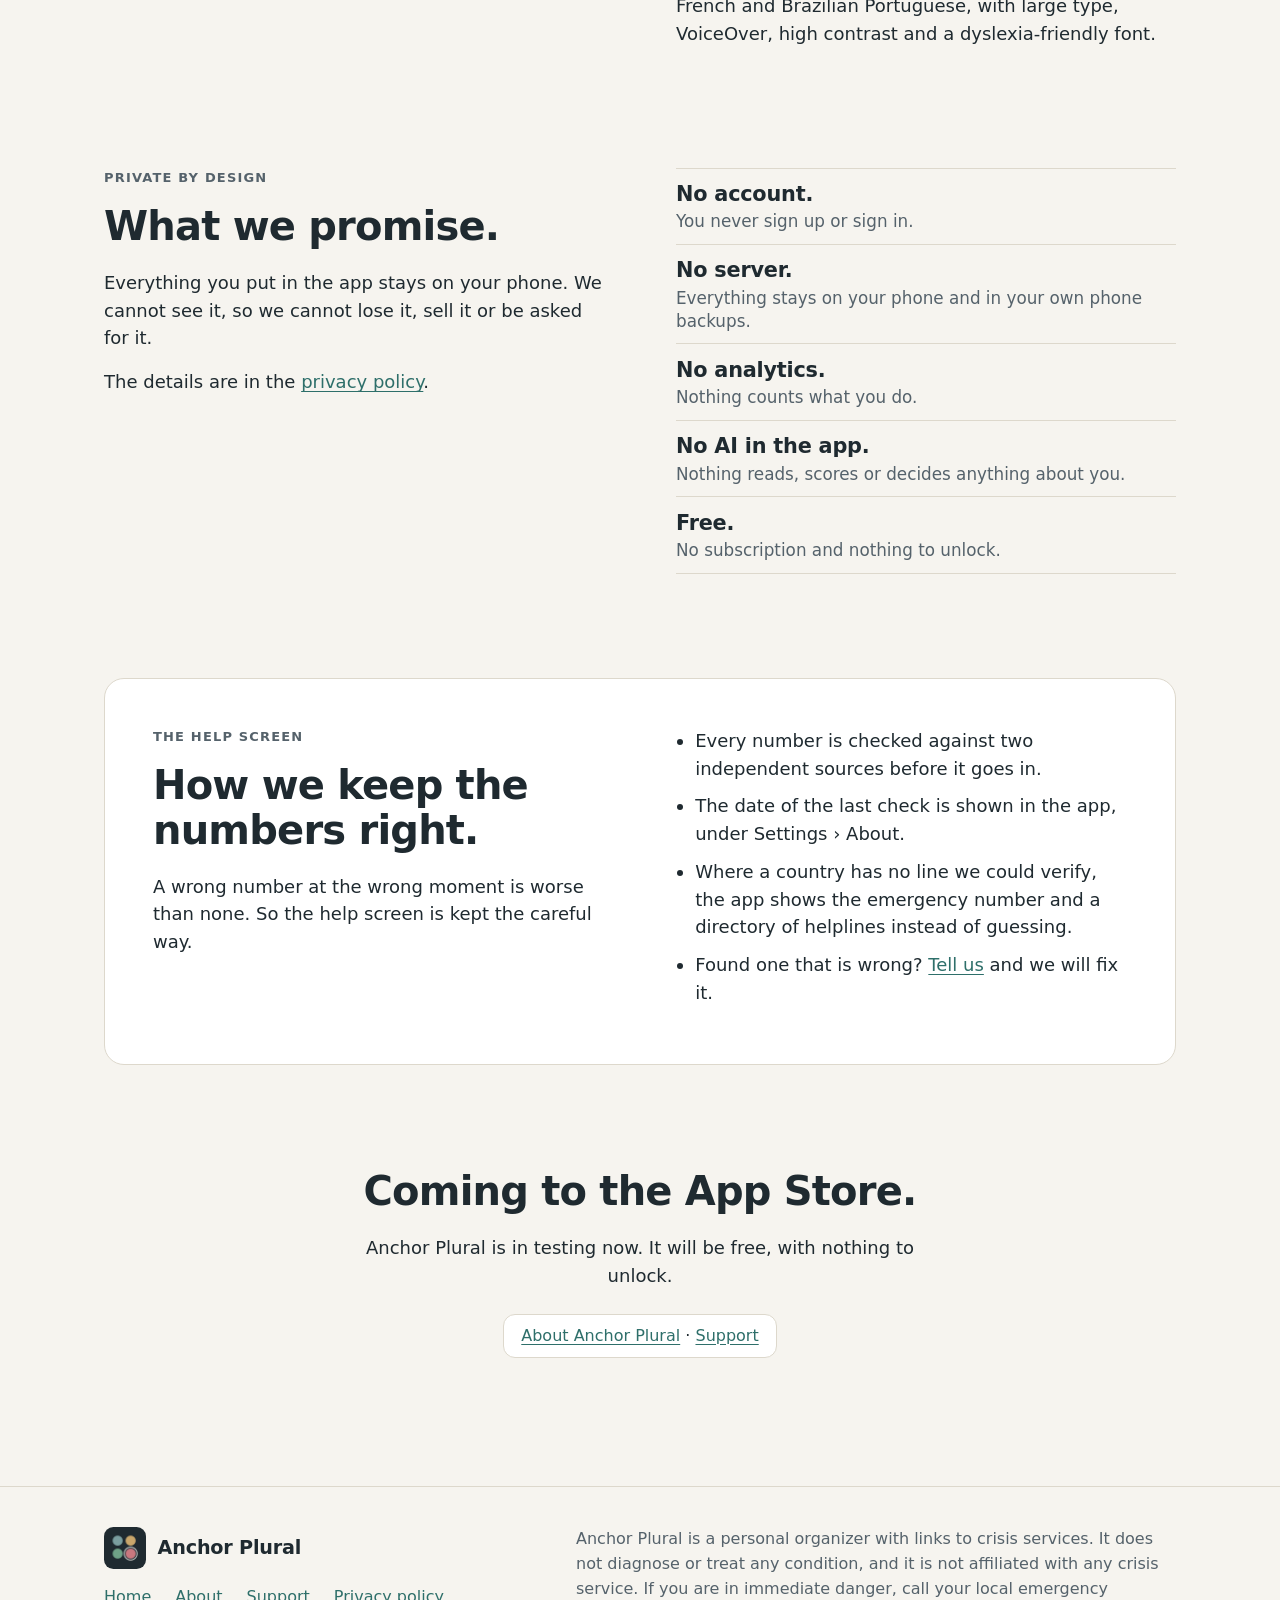
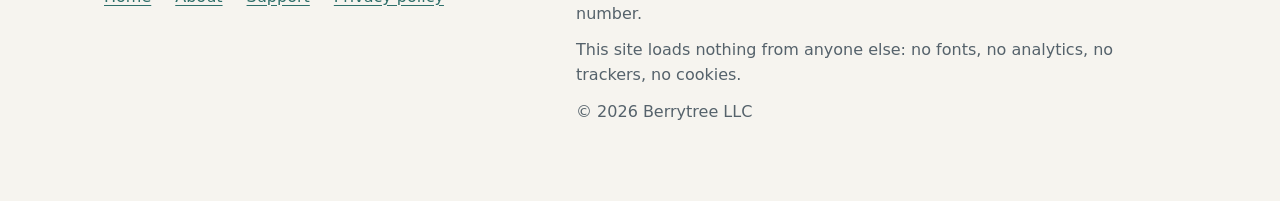
==== commit 50e2a88d: "Home page: nothing is sent to us "Nothing leaves your phone" becomes "Nothing is sent to us" in the " ====
--- a/index.html
+++ b/index.html
@@ -4,10 +4,18 @@
 <meta charset="utf-8">
 <meta name="viewport" content="width=device-width, initial-scale=1">
 <title>Anchor Plural: a quiet place for your system</title>
-<meta name="description" content="A free iPhone app for plural systems. Who’s here in one tap, a crisis counselor in two, and nothing leaves your phone.">
+<meta name="description" content="A free iPhone app for plural systems. Who’s here in one tap, a crisis counselor in two, and nothing is sent to us.">
 <meta property="og:title" content="Anchor Plural: a quiet place for your system">
-<meta property="og:description" content="A free iPhone app for plural systems. Who’s here in one tap, a crisis counselor in two, and nothing leaves your phone.">
+<meta property="og:description" content="A free iPhone app for plural systems. Who’s here in one tap, a crisis counselor in two, and nothing is sent to us.">
 <meta property="og:type" content="website">
+<meta property="og:url" content="https://anchorplural.org/">
+<meta property="og:site_name" content="Anchor Plural">
+<meta property="og:image" content="https://anchorplural.org/img/og.png">
+<meta property="og:image:width" content="1200">
+<meta property="og:image:height" content="630">
+<meta property="og:image:alt" content="A quiet place for your system. The first screen of Anchor Plural in light and in dark.">
+<meta name="twitter:card" content="summary_large_image">
+<link rel="canonical" href="https://anchorplural.org/">
 <meta name="theme-color" content="#F6F4EF" media="(prefers-color-scheme: light)">
 <meta name="theme-color" content="#141A1E" media="(prefers-color-scheme: dark)">
 <link rel="icon" href="favicon.png">
@@ -23,7 +31,7 @@
 <div class="hero-text">
 <p class="eyebrow">For plural systems, on iPhone</p>
 <h1>A quiet place for your system.</h1>
-<p class="lede">Who’s here, in one tap. A crisis counselor in two, with a message your system wrote ahead of time. Nothing leaves your phone.</p>
+<p class="lede">Who’s here, in one tap. A crisis counselor in two, with a message your system wrote ahead of time. Nothing is sent to us.</p>
 <p class="pill">In testing now. Coming to the App Store. Free.</p>
 </div>
 <div class="screens" role="img" aria-label="The app’s first screen in light and in dark: four members, Kit marked as here, and a large button that says I need to talk to someone.">
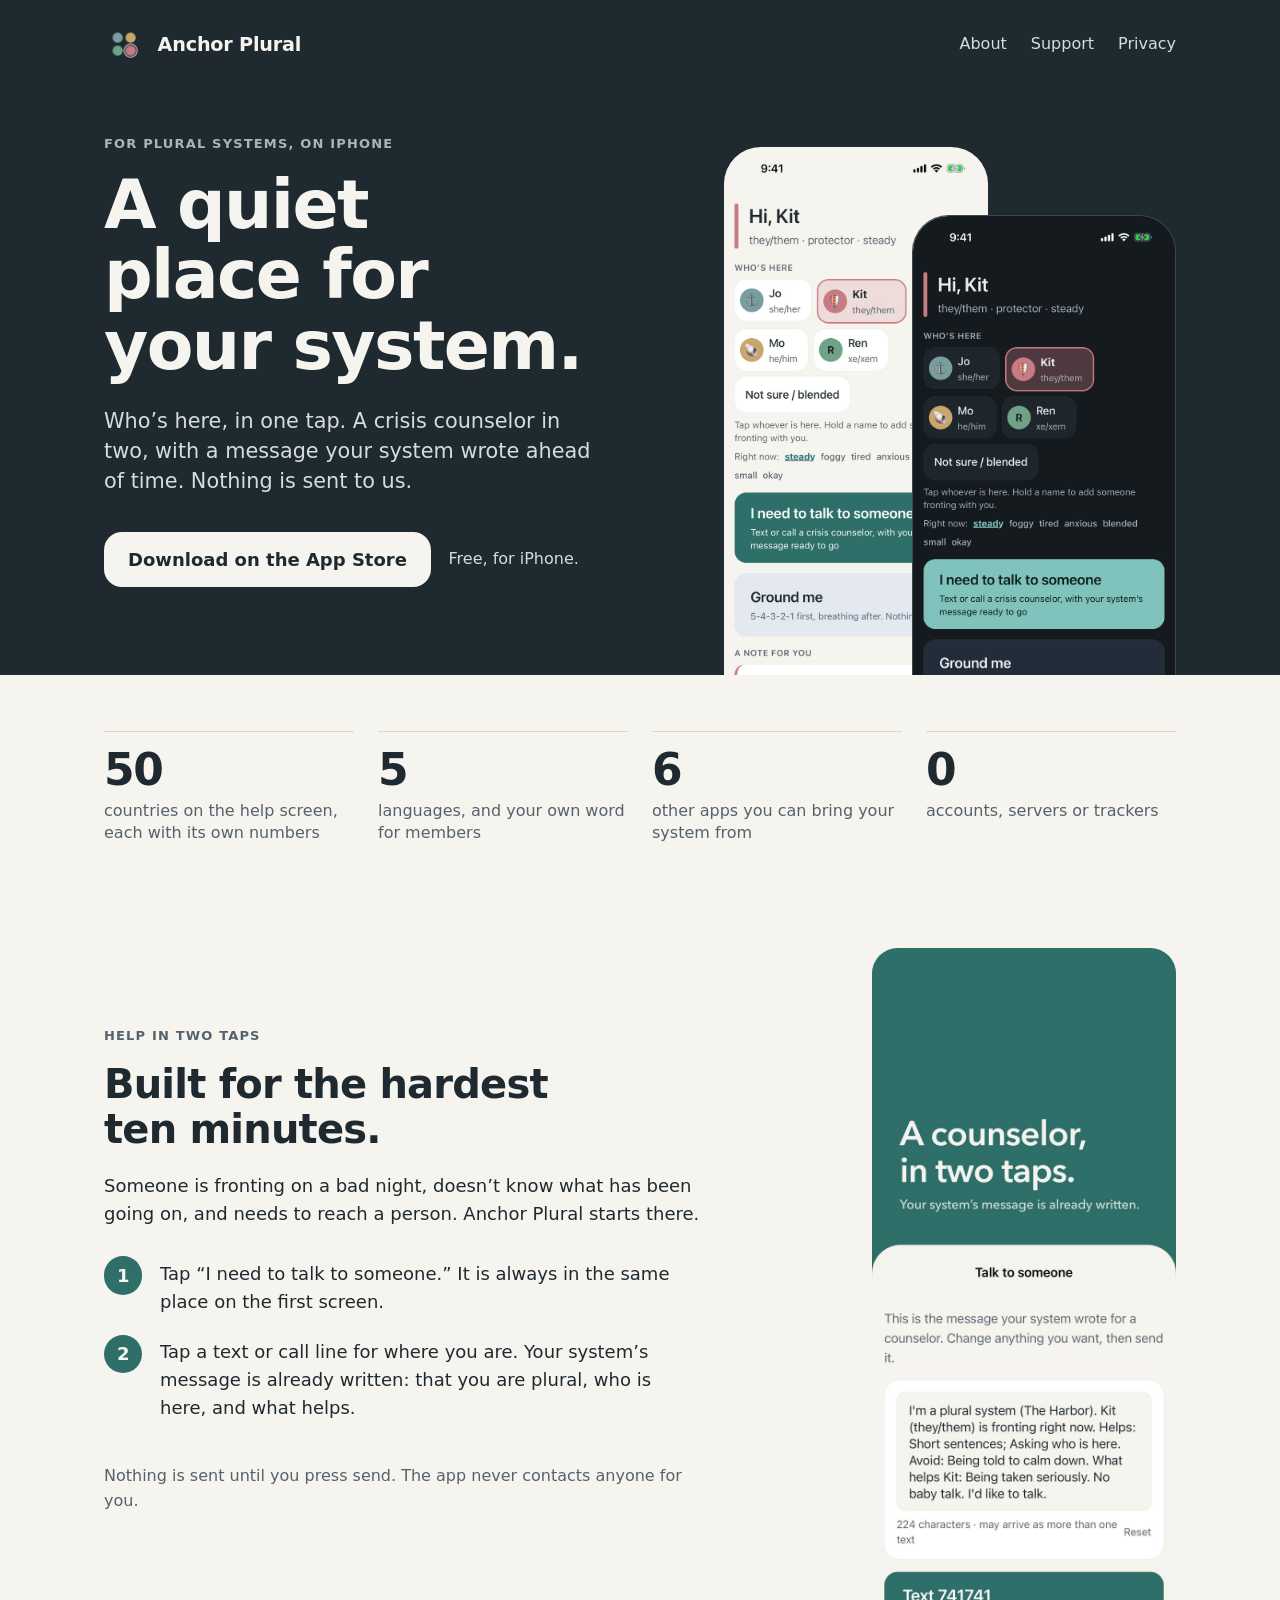
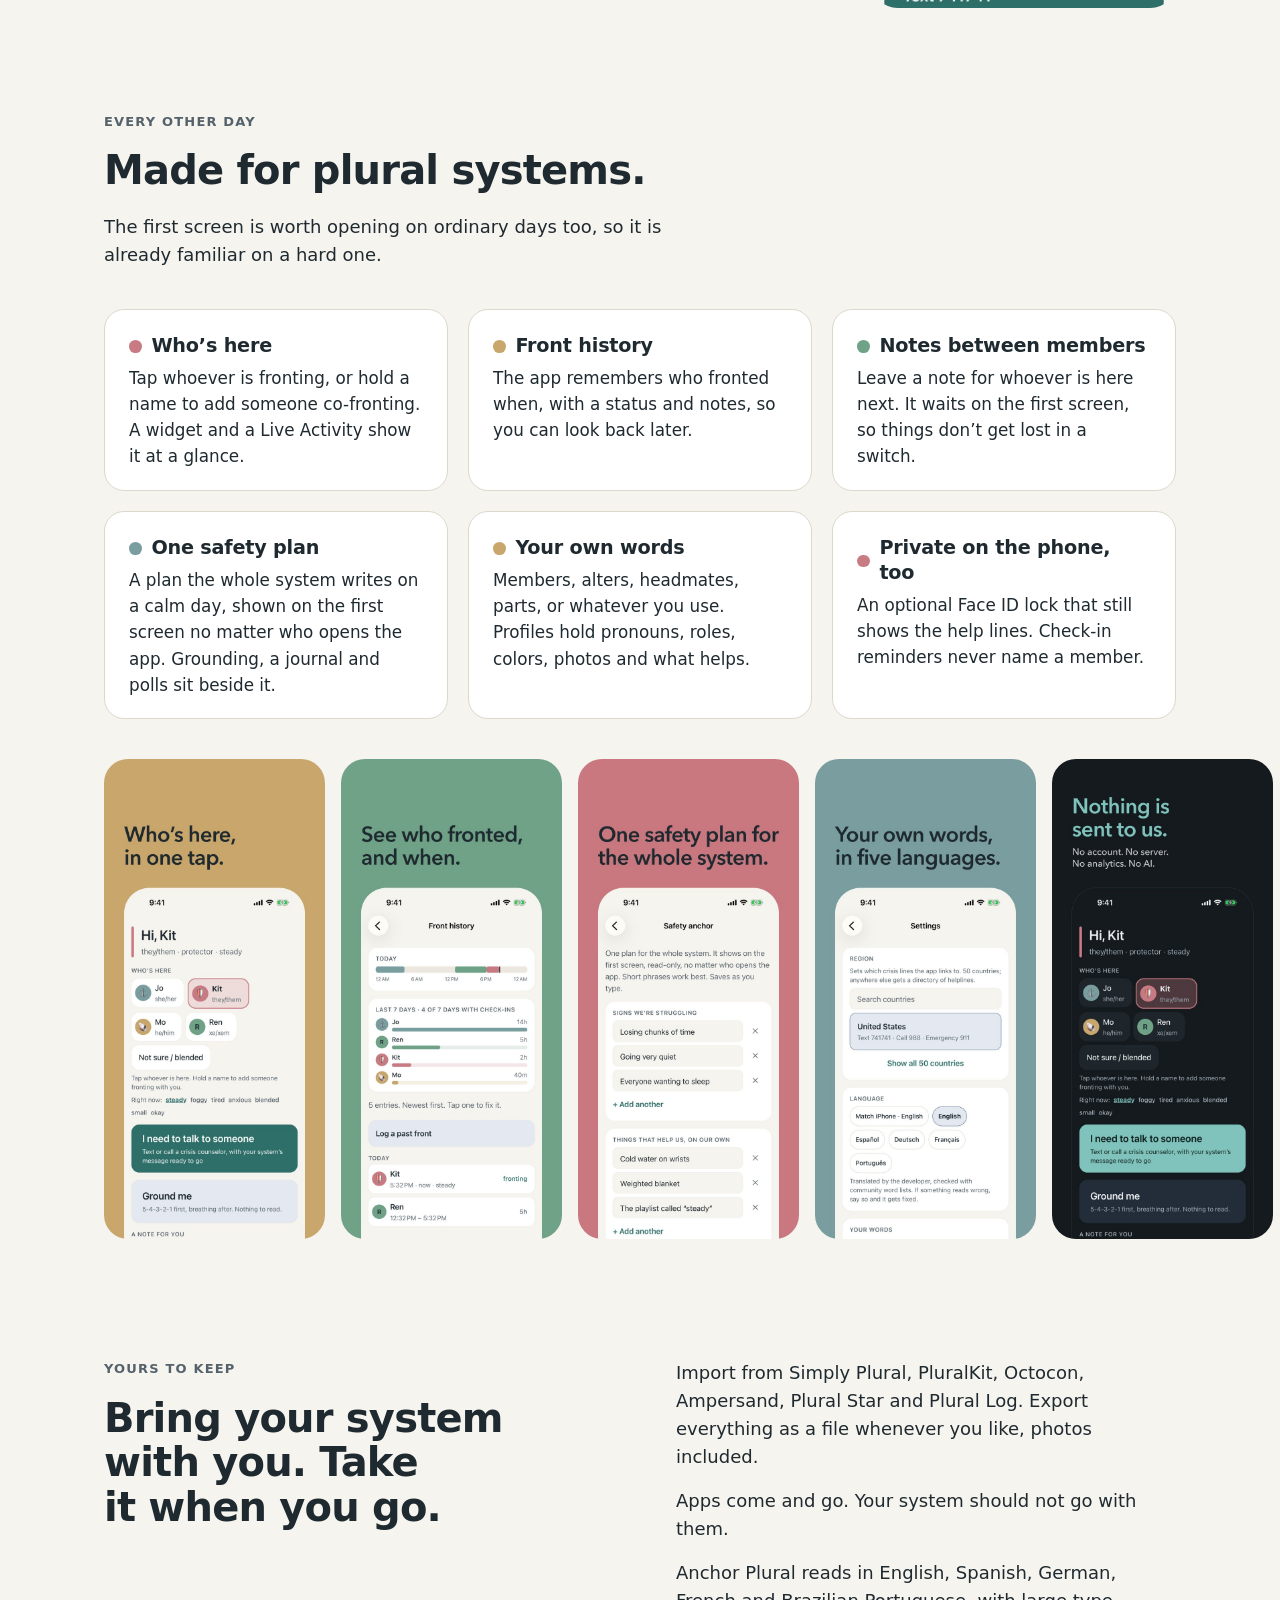
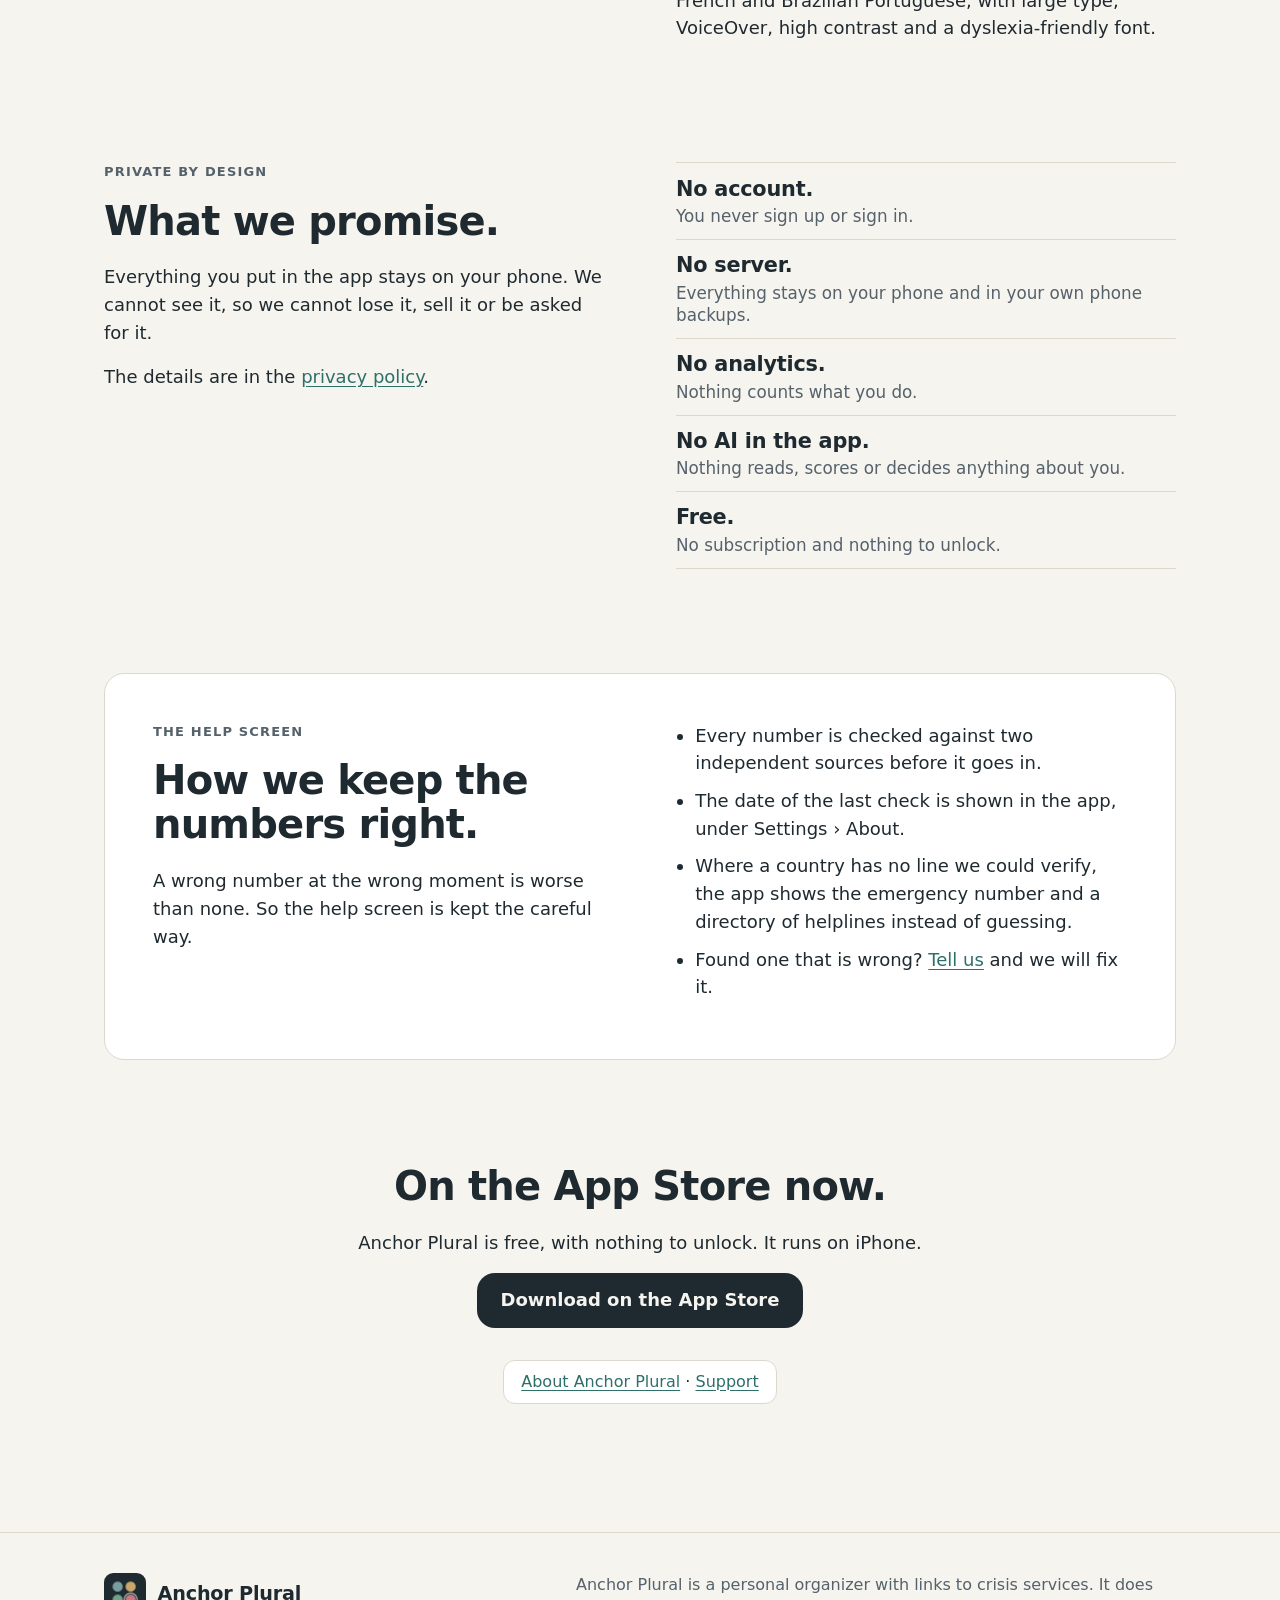
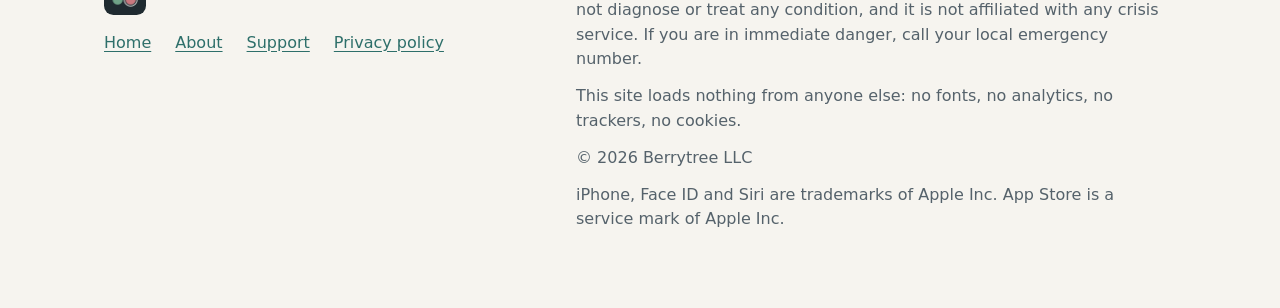
==== commit 385164b1: "The app is on the App Store: a download button in place of the coming-soon lines" ====
--- a/index.html
+++ b/index.html
@@ -32,7 +32,7 @@
 <p class="eyebrow">For plural systems, on iPhone</p>
 <h1>A quiet place for your system.</h1>
 <p class="lede">Who’s here, in one tap. A crisis counselor in two, with a message your system wrote ahead of time. Nothing is sent to us.</p>
-<p class="pill">In testing now. Coming to the App Store. Free.</p>
+<p class="get-row"><a class="get" href="https://apps.apple.com/app/id6832101024">Download on the App Store</a><span class="get-note">Free, for iPhone.</span></p>
 </div>
 <div class="screens" role="img" aria-label="The app’s first screen in light and in dark: four members, Kit marked as here, and a large button that says I need to talk to someone.">
 <img class="light" src="img/screen-light.jpg" width="660" height="1435" alt="">
@@ -143,8 +143,9 @@
 
 <section class="closing">
 <div class="wrap">
-<h2>Coming to the App Store.</h2>
-<p class="measure">Anchor Plural is in testing now. It will be free, with nothing to unlock.</p>
+<h2>On the App Store now.</h2>
+<p class="measure">Anchor Plural is free, with nothing to unlock. It runs on iPhone.</p>
+<p class="get-row"><a class="get" href="https://apps.apple.com/app/id6832101024">Download on the App Store</a></p>
 <p class="status"><a href="about/">About Anchor Plural</a> · <a href="support/">Support</a></p>
 </div>
 </section>
@@ -159,6 +160,7 @@
 <p>Anchor Plural is a personal organizer with links to crisis services. It does not diagnose or treat any condition, and it is not affiliated with any crisis service. If you are in immediate danger, call your local emergency number.</p>
 <p>This site loads nothing from anyone else: no fonts, no analytics, no trackers, no cookies.</p>
 <p>© 2026 Berrytree LLC</p>
+<p>iPhone, Face ID and Siri are trademarks of Apple Inc. App Store is a service mark of Apple Inc.</p>
 </div>
 </div>
 </footer>
--- a/style.css
+++ b/style.css
@@ -50,6 +50,12 @@
 .band .eyebrow { color: var(--on-band-muted); }
 .band .lede { color: var(--on-band-soft); max-width: 31rem; margin-bottom: 2.25rem; }
 .pill { display: inline-block; border: 1px solid var(--band-line); border-radius: 0.75rem; padding: 0.55rem 1rem; font-size: 1rem; color: var(--on-band-soft); }
+/* The one button on the site: the download link, once there is one. Ink on off-white, never teal: teal is the help path. */
+.get-row { display: flex; flex-wrap: wrap; align-items: center; gap: 0.75rem 1.1rem; margin: 0; }
+.closing .get-row { justify-content: center; margin: 0.25rem 0 1.5rem; }
+a.get { display: inline-block; background: var(--ink); color: var(--ground); font-weight: 600; text-decoration: none; border-radius: 1.125rem; padding: 0.85rem 1.5rem; }
+.band a.get { background: var(--on-band); color: var(--band); }
+.get-note { color: var(--on-band-soft); font-size: 1rem; }
 .screens { position: relative; height: 33rem; }
 .screens img { position: absolute; width: 16.5rem; height: auto; border-radius: 2.3rem 2.3rem 0 0; display: block; }
 .screens .light { left: 4%; top: 0; }
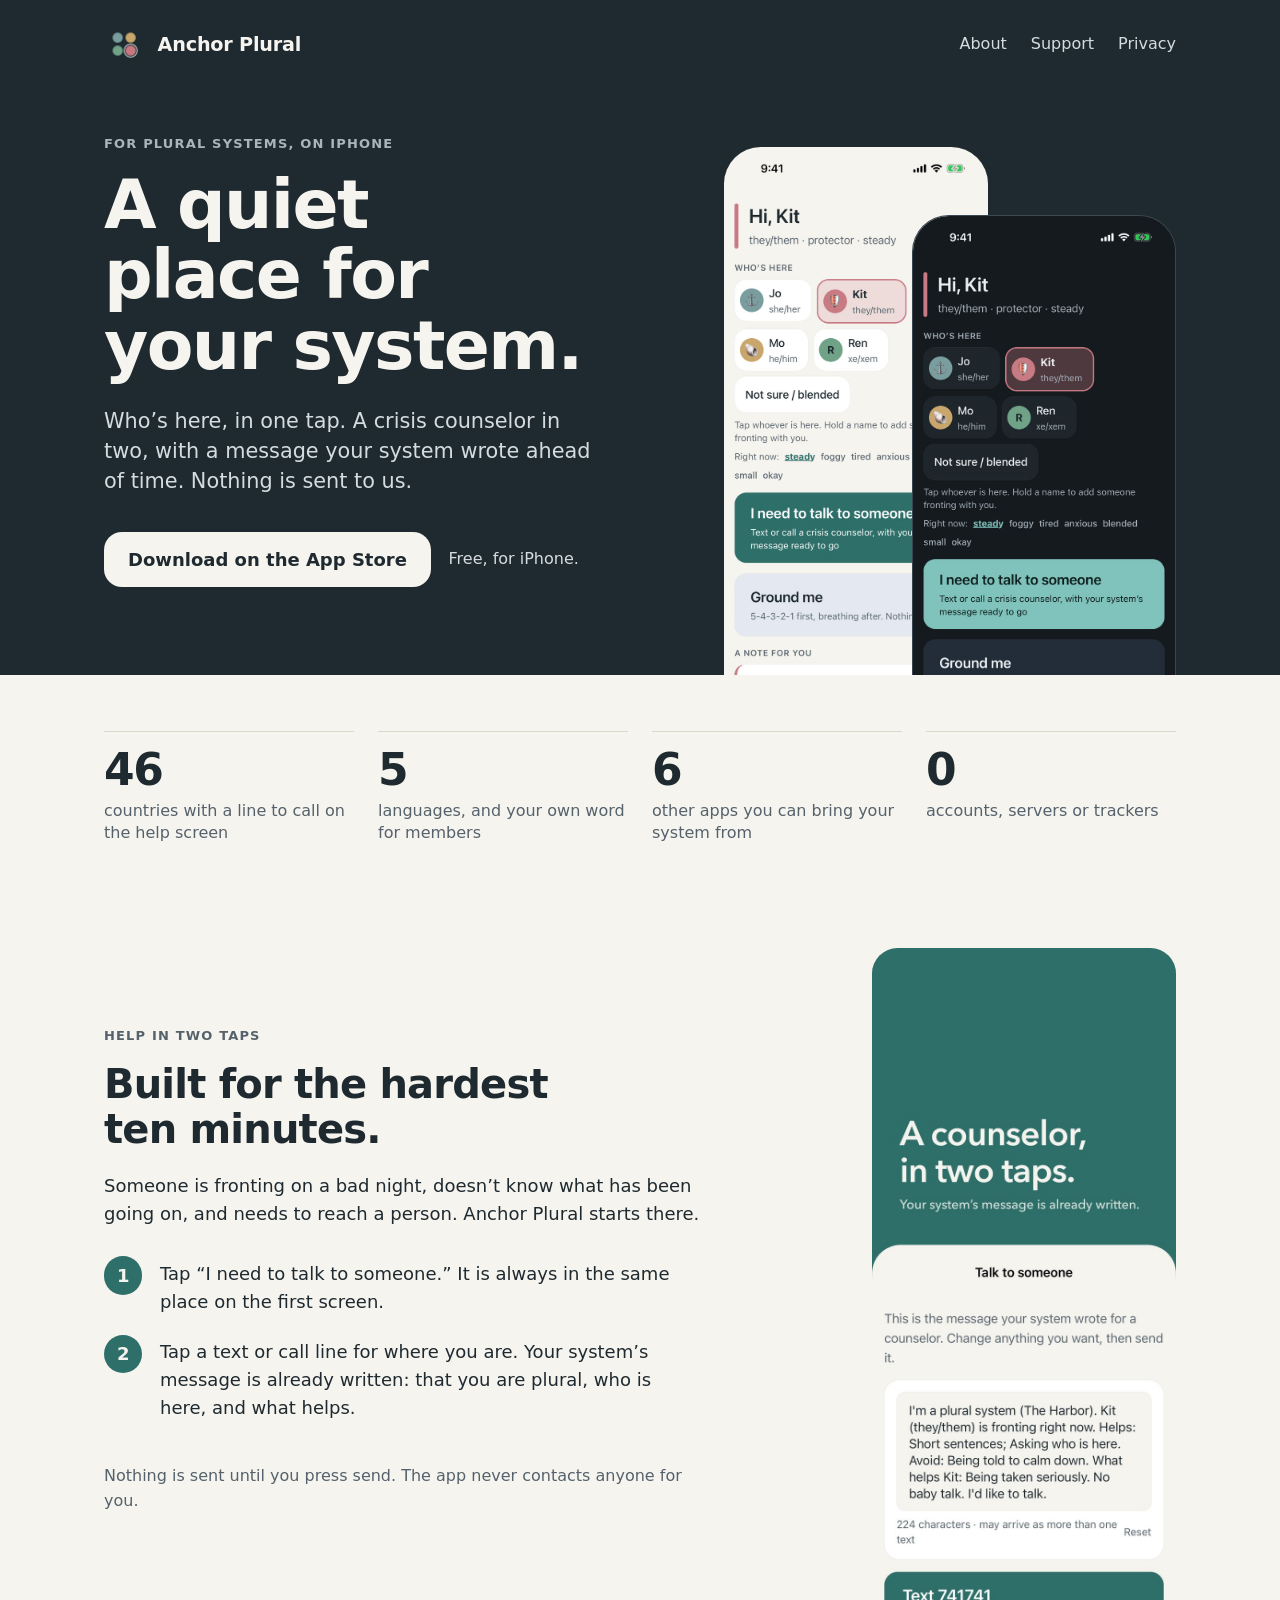
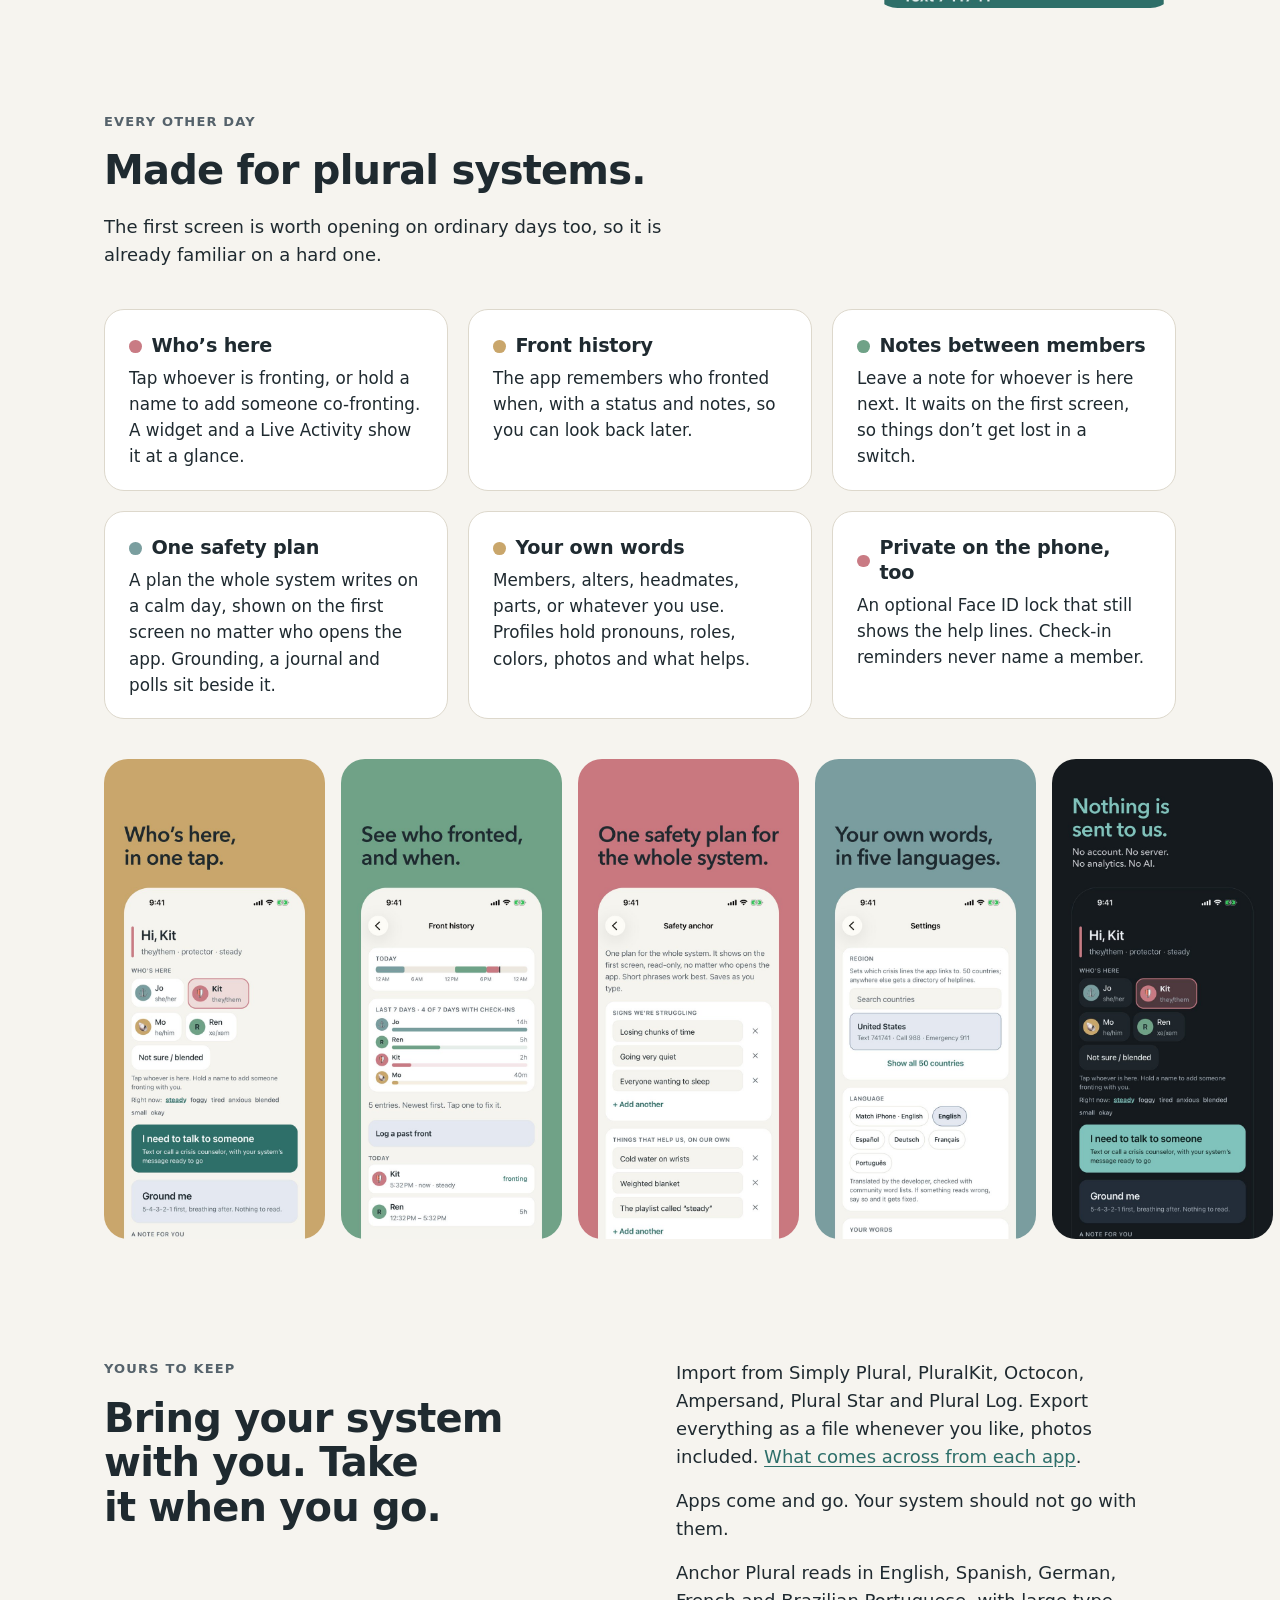
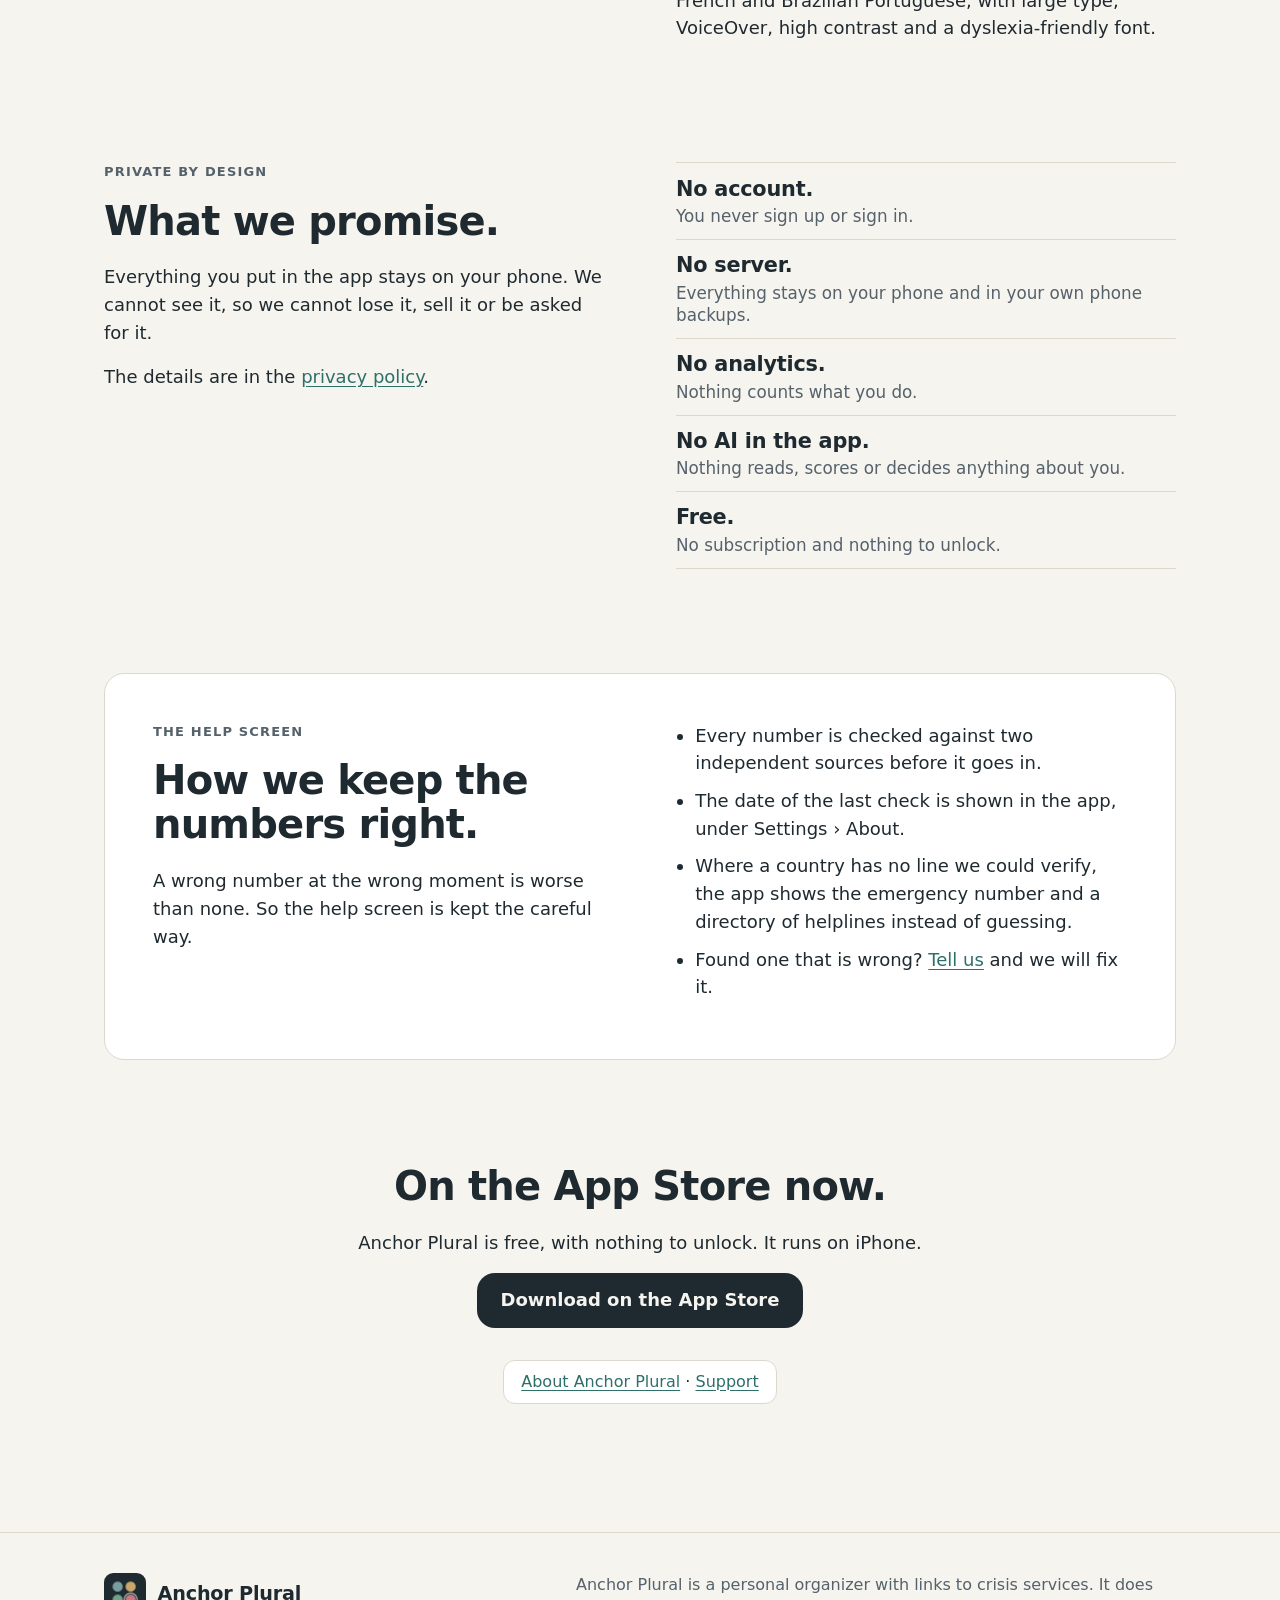
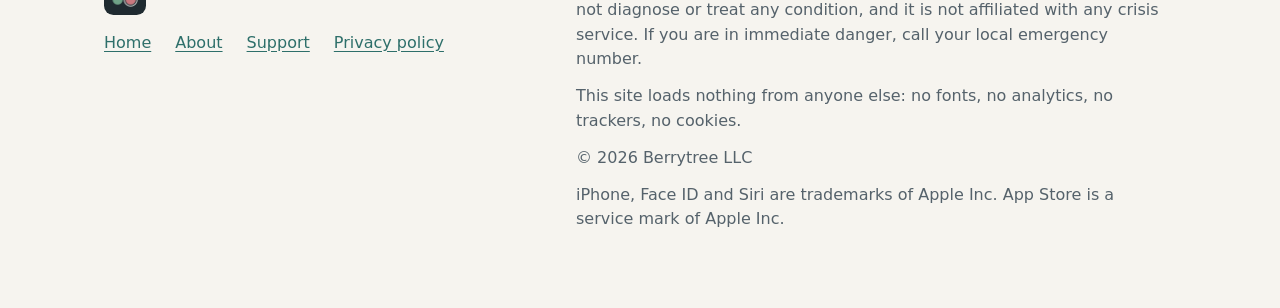
==== commit 22f363c2: "An import page: what comes across from each app; the help-line count says 46 with a line to call" ====
--- a/index.html
+++ b/index.html
@@ -45,7 +45,7 @@
 <main id="main">
 <div class="wrap">
 <ul class="facts">
-<li><strong>50</strong><span>countries on the help screen, each with its own numbers</span></li>
+<li><strong>46</strong><span>countries with a line to call on the help screen</span></li>
 <li><strong>5</strong><span>languages, and your own word for members</span></li>
 <li><strong>6</strong><span>other apps you can bring your system from</span></li>
 <li><strong>0</strong><span>accounts, servers or trackers</span></li>
@@ -98,7 +98,7 @@
 <h2>Bring your system with you. Take it when you go.</h2>
 </div>
 <div>
-<p>Import from Simply Plural, PluralKit, Octocon, Ampersand, Plural Star and Plural Log. Export everything as a file whenever you like, photos included.</p>
+<p>Import from Simply Plural, PluralKit, Octocon, Ampersand, Plural Star and Plural Log. Export everything as a file whenever you like, photos included. <a href="import/">What comes across from each app</a>.</p>
 <p>Apps come and go. Your system should not go with them.</p>
 <p>Anchor Plural reads in English, Spanish, German, French and Brazilian Portuguese, with large type, VoiceOver, high contrast and a dyslexia-friendly font.</p>
 </div>
